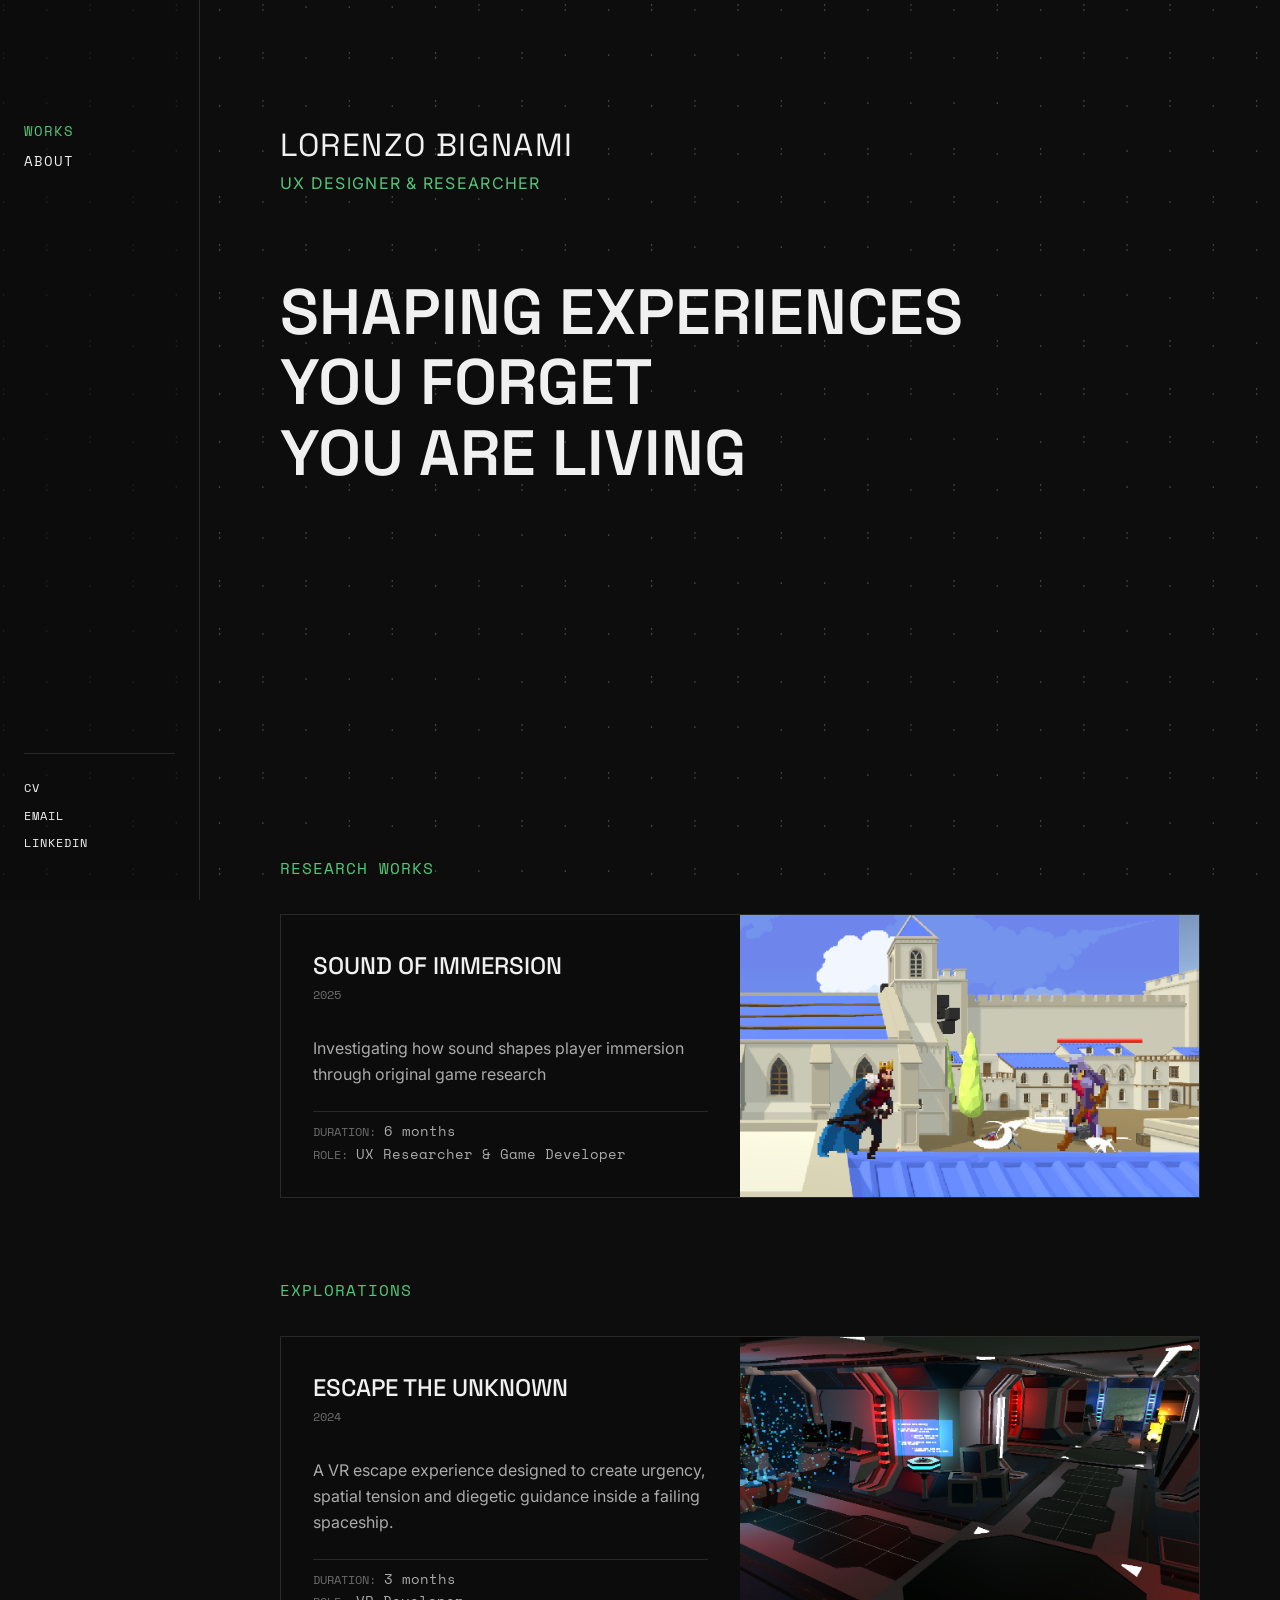
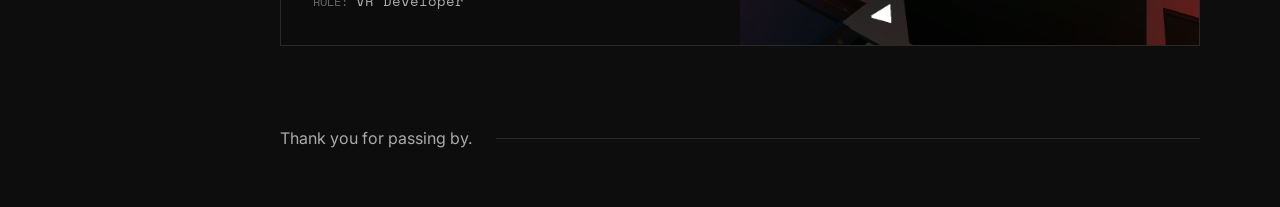
==== index.html @ c130a58d "Update index.html" ====
<!DOCTYPE html>
<html lang="en">

<head>
    <meta charset="UTF-8">
    <meta name="viewport" content="width=device-width, initial-scale=1.0">
    <title>Lorenzo Bignami — UX Designer & Researcher</title>

    <!-- Google Fonts -->
    <link rel="preconnect" href="https://fonts.googleapis.com">
    <link rel="preconnect" href="https://fonts.gstatic.com" crossorigin>
    <link
        href="https://fonts.googleapis.com/css2?family=Inter:wght@400;500&family=Space+Grotesk:wght@400;600;700&family=Space+Mono&display=swap"
        rel="stylesheet">

    <!-- CSS -->
    <link rel="stylesheet" href="css/reset.css">
    <link rel="stylesheet" href="css/variables.css">
    <link rel="stylesheet" href="css/main.css?v=2">
</head>

<body>
<div id="ascii-container"></div>
<!-- MOBILE HAMBURGER BUTTON -->
<button class="hamburger" id="hamburger" aria-label="Open navigation">
  <span></span>
  <span></span>
  <span></span>
</button>

<!-- MOBILE OVERLAY -->
<div class="sidebar-overlay" id="sidebarOverlay"></div>

    <!-- SIDEBAR NAVIGATION -->
    <aside class="sidebar">
        <nav class="sidebar-nav">
            <a href="index.html" class="nav-item active">WORKS</a>
            <a href="about.html" class="nav-item">ABOUT</a>
        </nav>
        <div class="sidebar-contact">
            <a href="https://europa.eu/europass/eportfolio/api/eprofile/shared-profile/lorenzo-bignami/dc9fa0aa-f25f-40bd-8bfd-ccf30e819f8e?view=html" class="contact-item">CV</a>
            <a href="mailto:lorenzpixel00@email.com" class="contact-item">EMAIL</a>
            <a href="https://www.linkedin.com/in/lorenzo-bignami/" class="contact-item">LINKEDIN</a>
        </div>
    </aside>

    <!-- MAIN CONTENT -->
    <main class="main-content">

        <!-- HERO SECTION -->
        <section class="hero">
            <div class="hero-identity">
                <h1 class="name">LORENZO BIGNAMI</h1>
                <p class="subtitle">UX DESIGNER & RESEARCHER</p>
            </div>
            <h2 class="statement">
                SHAPING EXPERIENCES<br>
                YOU FORGET<br>
                YOU ARE LIVING
            </h2>
        </section>

        <!-- WORKS SECTION -->
        <section class="works">
            <h6 class="works-title">RESEARCH WORKS</h6>

            <!-- PROJECT CARD -->
            <article class="project-card" id="sound-card">
                <div class="card-content">
                    <div class="card-text">
                        <div class="card-title&year">
                            <h3 class="card-title">SOUND OF IMMERSION</h3>
                            <p class="card-year">2025</p>

                        </div>
                        <div class="card-infos">
                            <p class="card-description">
                                Investigating how sound shapes player immersion through original game research
                            </p>
                            <div class="meta-group">
                                <div class="card-meta">
                                    <span class="meta-label">DURATION:</span>
                                    <span class="meta-value">6 months</span>
                                </div>
                                <div class="card-meta">
                                    <span class="meta-label">ROLE:</span>
                                    <span class="meta-value">UX Researcher & Game Developer</span>
                                </div>
                            </div>
                        </div>
                    </div>
                    <div class="card-image">
                        <img src="assets/images/project-sound/game/king-running-roofs.png"
                            alt="Sound of Immersion — game environment screenshot">
                    </div>
                </div>
            </article>

            <h6 class="works-title">EXPLORATIONS</h6>

            <!-- PROJECT CARD -->
            <article class="project-card" id="vr-card">
                <div class="card-content">
                    <div class="card-text">
                        <div class="card-title&year">
                            <h3 class="card-title">ESCAPE THE UNKNOWN</h3>
                            <p class="card-year">2024</p>

                        </div>
                        <div class="card-infos">
                            <p class="card-description">
                                A VR escape experience designed to create urgency, spatial tension and diegetic guidance inside a failing spaceship. </p>
                            <div class="meta-group">
                                <div class="card-meta">
                                    <span class="meta-label">DURATION:</span>
                                    <span class="meta-value">3 months</span>
                                </div>
                                <div class="card-meta">
                                    <span class="meta-label">ROLE:</span>
                                    <span class="meta-value">VR Developer</span>
                                </div>
                            </div>
                        </div>
                    </div>
                    <div class="card-image">
                        <img src="assets/images/project-vr/bridge.png"
                            alt="Escape the Unknown — VR environment screenshot">
                    </div>
                </div>
            </article>

        </section>

        <!-- FOOTER -->
        <footer class="site-footer">
            <p class="footer-text">
                Thank you for passing by.
            </p>
        </footer>

    </main>

    <!-- JavaScript -->
    <script src="js/main.js?v=2"></script>
</body>

</html>
---- css/variables.css ----
:root {
  /* Colours */
  --color-background: #0D0D0D;
  --color-surface: #1A1A1A;
  --color-text-primary: #F0F0F0;
  --color-text-secondary: #AAAAAA;
  --color-text-tertiary: rgba(240, 240, 240, 0.40);
  --color-accent: #50C878;
  --color-border: rgba(240, 240, 240, 0.12);

  /* Typography */
  --font-heading: 'Space Grotesk', sans-serif;
  --font-body: 'Inter', sans-serif;
  --font-mono: 'Space Mono', monospace;

  /* Font sizes */
  --text-xs: 12px;
  --text-sm: 14px;
  --text-base: 16px;
  --text-md: 18px;
  --text-lg: 24px;
  --text-xl: 32px;
  --text-2xl: 48px;
  --text-3xl: 64px;

  /* Spacing */
  --space-xs: 8px;
  --space-sm: 16px;
  --space-md: 24px;
  --space-2md: 32px;
  --space-lg: 48px;
  --space-2lg: 56px; 
  --space-xl: 80px;
  --space-2xl: 120px;

  /* Layout */
  --sidebar-width: 200px;
  --content-max-width: 680px;
  --content-padding: 48px;
}
---- css/main.css ----
/* ============================================
   UTILITIES
   ============================================ */

.link {
  text-decoration: underline;
  color: var(--color-accent);
}

.accent {
  color: var(--color-accent);
}


/* ============================================
   LAYOUT
   ============================================ */

body {
  display: flex;
  min-height: 100vh;
}

.main-content {
  position: relative;
  z-index: 1;
  margin-left: var(--sidebar-width);
  padding: var(--space-2xl) var(--space-xl) var(--space-lg) var(--space-xl);
  width: 100%;
  animation: pageFadeIn 0.6s ease forwards;
}

.section-divider {
  border: none;
  border-top: 1px solid var(--color-border);
  margin: var(--space-xl) 0;
}


/* ============================================
   SIDEBAR
   ============================================ */

.sidebar {
  position: fixed;
  z-index: 100;
  top: 0;
  left: 0;
  width: var(--sidebar-width);
  height: 100vh;
  display: flex;
  flex-direction: column;
  justify-content: space-between;
  padding: var(--space-2xl) var(--space-md) var(--space-lg) var(--space-md);
  border-right: 1px solid var(--color-border);
  background: rgba(13, 13, 13, 0.7);
}

.sidebar-nav {
  display: flex;
  flex-direction: column;
  gap: var(--space-xs);
}

.nav-item {
  font-family: var(--font-mono);
  font-size: var(--text-sm);
  color: var(--color-text-primary);
  letter-spacing: 0.08em;
  transition: color 0.2s ease;
}

.nav-item:hover {
  color: var(--color-text-primary);
}

.nav-item.active {
  color: var(--color-accent);
}

.sidebar-contact {
  display: flex;
  flex-direction: column;
  gap: var(--space-xs);
  padding-top: var(--space-md);
  border-top: 1px solid var(--color-border);
}

.contact-item {
  font-family: var(--font-mono);
  font-size: var(--text-xs);
  color: var(--color-text-primary);
  letter-spacing: 0.08em;
  transition: color 0.2s ease;
}

.contact-item:hover {
  color: var(--color-accent);
}


/* ============================================
   PROJECT SIDEBAR
   ============================================ */

.sidebar-project {
  justify-content: flex-end;
  padding: var(--space-lg) var(--space-md);
}

.project-nav-title {
  padding-bottom: var(--space-sm);
}

.project-nav-label {
  font-family: var(--font-mono);
  font-size: var(--text-xs);
  color: var(--color-text-tertiary);
  letter-spacing: 0.08em;
}

.project-nav {
  display: flex;
  flex-direction: column;
  gap: var(--space-xs);
  flex: 1;
  justify-content: flex-start;
}

.project-nav-item {
  font-family: var(--font-mono);
  font-size: var(--text-xs);
  color: var(--color-text-secondary);
  letter-spacing: 0.05em;
  padding: 4px 0 4px var(--space-sm);
  border-left: 2px solid transparent;
  transition:
    color 0.2s ease,
    border-color 0.2s ease;
  white-space: nowrap;
}

.project-nav-item:hover {
  color: var(--color-text-primary);
}

.project-nav-item.active {
  color: var(--color-accent);
  border-left-color: var(--color-accent);
}


/* ============================================
   HERO
   ============================================ */

.hero {
  min-height: 64vh;
  display: flex;
  flex-direction: column;
  justify-content: start;
  gap: var(--space-xl);
}

.hero-identity {
  display: flex;
  flex-direction: column;
}

.name {
  font-family: var(--font-heading);
  font-size: var(--text-xl);
  font-weight: 400;
  letter-spacing: 0.05em;
  color: var(--color-text-primary);
}

.subtitle {
  font-family: var(--font-body);
  font-size: var(--text-base);
  color: var(--color-accent);
  letter-spacing: 0.08em;
}

.statement {
  font-family: var(--font-heading);
  font-size: var(--text-3xl);
  font-weight: 600;
  line-height: 1.1;
  color: var(--color-text-primary);
}


/* ============================================
   WORKS
   ============================================ */

.works {
  padding: var(--space-xl) 0;
}

.works-title {
  font-family: var(--font-mono);
  font-size: var(--text-base);
  font-weight: 400;
  color: var(--color-accent);
  padding-bottom: var(--space-2md);
  padding-top: var(--space-xl);
  letter-spacing: 1px;
}

.project-card {
  border: 1px solid var(--color-border);
  background: rgba(13, 13, 13, 0.7);
  cursor: pointer;
  transition:
    transform 0.3s ease,
    border-color 0.3s ease,
    box-shadow 0.3s ease;
}

.project-card:hover {
  transform: translateY(-4px);
  border-color: rgba(64, 130, 109, 0.5);
  box-shadow: 0 8px 32px rgba(0, 0, 0, 0.4);
}

.card-content {
  display: grid;
  grid-template-columns: 1fr 1fr;
}

.card-text {
  padding: var(--space-2md);
  display: flex;
  gap: var(--space-2md);
  flex-direction: column;
  justify-content: space-between;
}

.card-title {
  font-family: var(--font-heading);
  font-size: var(--text-lg);
  font-weight: 500;
  color: var(--color-text-primary);
}

.card-year {
  font-family: var(--font-mono);
  font-size: var(--text-xs);
  color: var(--color-text-secondary);
  opacity: 60%;
}

.card-infos {
  display: flex;
  flex-direction: column;
  gap: var(--space-md);
}

.card-description {
  font-family: var(--font-body);
  font-size: var(--text-base);
  color: var(--color-text-secondary);
  line-height: 1.6;
}

.card-meta {
  display: flex;
  gap: var(--space-xs);
  align-items: baseline;
}

.meta-group {
  border-top: solid 1px var(--color-border);
  padding-top: var(--space-xs);
}

.meta-label {
  font-family: var(--font-mono);
  font-size: var(--text-xs);
  color: var(--color-text-secondary);
  opacity: 60%;
}

.meta-value {
  font-family: var(--font-mono);
  font-size: var(--text-sm);
  color: var(--color-text-secondary);
}

.card-image {
  overflow: hidden;
}

.card-image img {
  width: 100%;
  height: 100%;
  object-fit: cover;
  display: block;
}


/* ============================================
   FOOTER
   ============================================ */

.site-footer {
  display: flex;
  align-items: center;
  gap: var(--space-md);
}

.site-footer::after {
  content: '';
  flex: 1;
  height: 1px;
  background-color: var(--color-border);
}

.footer-text {
  font-family: var(--font-body);
  font-size: var(--text-base);
  color: var(--color-text-secondary);
  white-space: nowrap;
}

.footer-link {
  color: var(--color-text-primary);
  border-bottom: 1px solid var(--color-accent);
  padding-bottom: 1px;
  transition: color 0.2s ease;
}

.footer-link:hover {
  color: var(--color-accent);
}


/* ============================================
   BIO
   ============================================ */

.bio {
  max-width: var(--content-max-width);
}

.bio-header {
  display: flex;
  align-items: flex-end;
  gap: var(--space-md);
  margin-bottom: var(--space-lg);
}

.bio-image-wrapper {
  flex-shrink: 0;
  width: 150px;
  height: 150px;
  overflow: hidden;
}

.bio-image {
  width: 100%;
  height: 100%;
  object-fit: cover;
  object-position: center top;
  display: block;
}

.bio-heading {
  font-family: var(--font-heading);
  font-size: var(--text-2xl);
  font-weight: 600;
  color: var(--color-text-primary);
  height: 100px;
  line-height: 100px;
  margin: 0;
}

.bio-body {
  display: flex;
  flex-direction: column;
  gap: var(--space-md);
}

.bio-body p {
  font-family: var(--font-body);
  font-size: var(--text-base);
  color: var(--color-text-secondary);
  line-height: 1.7;
}

.bio-closing {
  font-family: var(--font-body);
  font-size: var(--text-base);
  color: var(--color-accent) !important;
  padding-top: var(--space-xs);
}


/* ============================================
   EXPERIENCE & EDUCATION
   ============================================ */

.experience-section,
.education-section {
  max-width: var(--content-max-width);
  padding-bottom: var(--space-xl);
}

.education-section {
  padding-top: var(--space-xs);
}

.background-section {
  padding-bottom: var(--space-xl);
}

.background-grid {
  display: grid;
  grid-template-columns: 1fr 1fr;
  gap: var(--space-xl);
  align-items: start;
}

.background-column {
  display: flex;
  flex-direction: column;
  gap: var(--space-lg);
}

.section-heading {
  font-family: var(--font-body);
  font-size: var(--text-xs);
  font-weight: 400;
  color: var(--color-text-secondary);
  letter-spacing: 0.1em;
}

.entry-list {
  display: flex;
  flex-direction: column;
  gap: var(--space-lg);
}

.timeline-entry {
  display: flex;
  flex-direction: column;
  gap: 2px;
  border-left: 2px solid var(--color-accent);
  padding-left: var(--space-sm);
}

.entry-title {
  font-family: var(--font-heading);
  font-size: var(--text-base);
  font-weight: 600;
  color: var(--color-text-primary);
  letter-spacing: 1.08px;
}

.entry-type {
  font-family: var(--font-mono);
  font-size: var(--text-xs);
  color: var(--color-accent);
  letter-spacing: 0.08em;
}

.entry-description {
  font-family: var(--font-body);
  font-size: var(--text-sm);
  color: var(--color-text-secondary);
  line-height: 1.5;
  margin-top: 2px;
  padding: var(--space-sm) 0;
}

.entry-org {
  font-family: var(--font-mono);
  font-size: var(--text-xs);
  color: var(--color-text-secondary);
}

.entry-dates {
  font-family: var(--font-mono);
  font-size: var(--text-xs);
  color: var(--color-text-tertiary);
}


/* ============================================
   CASE STUDY
   ============================================ */

.case-hero {
  max-width: var(--content-max-width);
  margin-bottom: var(--space-lg);
}

.case-title {
  font-family: var(--font-heading);
  font-size: var(--text-2xl);
  font-weight: 600;
  color: var(--color-text-primary);
  margin-bottom: var(--space-sm);
}

.case-subtitle {
  font-family: var(--font-body);
  font-size: var(--text-base);
  color: var(--color-text-secondary);
  line-height: 1.6;
}

.briefing-block {
  display: flex;
  gap: var(--space-2md);
  margin-bottom: var(--space-lg);
  max-width: var(--content-max-width);
}

.briefing-item {
  display: flex;
  flex-direction: column;
  gap: 4px;
}

.briefing-label {
  font-family: var(--font-mono);
  font-size: var(--text-xs);
  color: var(--color-accent);
  letter-spacing: 0.08em;
}

.briefing-value {
  font-family: var(--font-body);
  font-size: var(--text-sm);
  color: var(--color-text-primary);
}

.tldr-block {
  display: flex;
  flex-direction: column;
  gap: var(--space-sm);
  padding-bottom: var(--space-lg);
  max-width: var(--content-max-width);
}

.tldr-label {
  font-family: var(--font-mono);
  font-size: var(--text-xs);
  color: var(--color-accent);
  letter-spacing: 0.08em;
}

.tldr-text {
  font-family: var(--font-body);
  font-size: var(--text-base);
  color: var(--color-text-secondary);
  line-height: 1.7;
}

.case-section {
  max-width: var(--content-max-width);
  padding: var(--space-2lg) 0;
  border-top: 1px solid var(--color-border);
  display: flex;
  flex-direction: column;
  gap: var(--space-md);
}

.data-section-label,
.case-section-heading {
  font-family: var(--font-body);
  font-size: var(--text-xs);
  font-weight: 400;
  color: var(--color-text-secondary);
  letter-spacing: 0.1em;
}

.case-section svg {
  width: 100%;
  height: auto;
  display: block;
}


/* ============================================
   LISTS
   ============================================ */

.case-list {
  list-style: none;
  display: flex;
  flex-direction: column;
  gap: var(--space-sm);
  padding-left: var(--space-sm);
}

.case-list li {
  font-family: var(--font-body);
  font-size: var(--text-base);
  color: var(--color-text-secondary);
  line-height: 1.6;
  display: flex;
  align-items: baseline;
  gap: var(--space-xs);
  padding-left: var(--space-sm);
}

.case-list span {
  color: var(--color-accent);
  padding-right: var(--space-sm);
}

.case-list.ordered {
  counter-reset: list-counter;
}

.case-list.ordered li {
  counter-increment: list-counter;
}

.case-list.ordered li::before {
  content: counter(list-counter) ". ";
  font-family: var(--font-mono);
  font-size: var(--text-xs);
  color: var(--color-accent);
  margin-right: var(--space-xs);
}

.case-list-marked {
  list-style: none;
  display: flex;
  flex-direction: column;
  gap: var(--space-sm);
}

.case-list-marked li {
  display: flex;
  align-items: baseline;
  gap: var(--space-xs);
  font-family: var(--font-body);
  font-size: var(--text-base);
  color: var(--color-text-secondary);
  line-height: 1.6;
  padding-left: var(--space-sm);
}

.case-list-marked li::before {
  content: '>';
  color: var(--color-accent);
  font-family: var(--font-mono);
  font-size: var(--text-xs);
  margin-right: var(--space-xs);
  flex-shrink: 0;
}

.phases-list {
  list-style-position: outside;
  display: flex;
  flex-direction: column;
  gap: var(--space-sm);
  padding-left: 1.5em;
  margin-left: 0;
}

.phases-list li {
  padding-left: 0.25em;
  color: var(--color-text-secondary);
  line-height: 1.6;
}

.phases-list li::marker {
  font-family: var(--font-mono);
  font-size: var(--text-xs);
  color: var(--color-accent);
  margin-right: var(--space-xs);
}

.list-label {
  font-family: var(--font-mono);
  font-size: var(--text-xs);
  color: var(--color-accent);
  letter-spacing: 0.05em;
  margin-right: var(--space-xs);
}


/* ============================================
   IMAGES & MEDIA
   ============================================ */

.image-grid {
  display: grid;
  grid-template-columns: repeat(2, 1fr);
  gap: var(--space-sm);
  margin: var(--space-md) 0;
}

.image-grid-single {
  grid-template-columns: repeat(1, 1fr);
}

.case-image {
  display: flex;
  flex-direction: column;
  gap: var(--space-xs);
}

.case-image img {
  width: 100%;
  aspect-ratio: 16/9;
  object-fit: cover;
  border: 1px solid var(--color-border);
}

.case-image.full-width {
  grid-column: 1 / -1;
}

.case-image figcaption {
  font-family: var(--font-mono);
  font-size: var(--text-xs);
  color: var(--color-text-tertiary);
}

.diagram-placeholder {
  width: 100%;
  min-height: 200px;
  border: 1px dashed var(--color-border);
  display: flex;
  align-items: center;
  justify-content: center;
  margin: var(--space-md) 0;
}

.diagram-placeholder span {
  font-family: var(--font-mono);
  font-size: var(--text-xs);
  color: var(--color-text-tertiary);
  letter-spacing: 0.05em;
}

.diagram-figure {
  display: flex;
  flex-direction: column;
  gap: var(--space-xs);
}

.diagram-caption {
  font-family: var(--font-mono);
  font-size: var(--text-xs);
  color: var(--color-text-tertiary);
}

.video-wrapper {
  display: flex;
  flex-direction: column;
  gap: var(--space-xs);
  margin: var(--space-md) 0;
}

.video-embed {
  position: relative;
  width: 100%;
  padding-bottom: 56.25%;
  height: 0;
  overflow: hidden;
  border: 1px solid var(--color-border);
}

.video-embed iframe {
  position: absolute;
  top: 0;
  left: 0;
  width: 100%;
  height: 100%;
}

.video-caption {
  font-family: var(--font-mono);
  font-size: var(--text-xs);
  color: var(--color-text-tertiary);
}


/* ============================================
   TENSION BLOCK
   ============================================ */

.tension-block {
  display: flex;
  flex-direction: column;
  gap: var(--space-md);
}

.tension-heading {
  font-family: var(--font-mono);
  font-size: var(--text-xs);
  color: var(--color-text-tertiary);
  letter-spacing: 0.08em;
}

.tension-item {
  display: flex;
  flex-direction: column;
  gap: 4px;
}

.tension-item p {
  font-family: var(--font-body);
  font-size: var(--text-base);
  color: var(--color-text-secondary);
}

.tension-but {
  color: var(--color-accent) !important;
  font-family: var(--font-mono) !important;
  font-size: var(--text-sm) !important;
}


/* ============================================
   DATA HIGHLIGHTS
   ============================================ */

.data-highlights {
  display: flex;
  flex-direction: column;
  gap: var(--space-md);
  padding-top: var(--space-lg);
}

.data-condition {
  display: flex;
  flex-direction: column;
  gap: var(--space-xs);
  margin-bottom: var(--space-md);
}

.data-condition-block {
  padding-left: var(--space-sm);
  border-left: 1px solid var(--color-border);
  margin: 0 0 var(--space-lg) var(--space-sm);
}

.condition-label {
  font-family: var(--font-mono);
  font-size: var(--text-xs);
  color: var(--color-accent);
  letter-spacing: 0.08em;
}

.data-list {
  list-style: none;
  display: flex;
  flex-direction: column;
  gap: 4px;
  padding-left: var(--space-sm);
}

.data-list li {
  font-family: var(--font-body);
  font-size: var(--text-sm);
  color: var(--color-text-secondary);
  line-height: 1.6;
}

.data-list li::before {
  content: "— ";
  color: var(--color-text-tertiary);
  font-family: var(--font-mono);
}

.condition-summary {
  font-family: var(--font-body);
  font-size: 13px;
  color: var(--color-text-secondary);
  font-style: italic;
  padding-left: var(--space-sm);
}


/* ============================================
   QUOTES
   ============================================ */

.quotes-block {
  display: flex;
  flex-direction: column;
  gap: var(--space-md);
  padding-bottom: var(--space-lg) 0;
}

.player-quote {
  font-family: var(--font-body);
  font-size: var(--text-base);
  color: var(--color-text-secondary);
  font-style: italic;
  line-height: 1.7;
  padding-left: var(--space-lg);
  border-left: 2px solid var(--color-accent);
}


/* ============================================
   KEY FINDING
   ============================================ */

.key {
  border-bottom: 1px solid var(--color-accent);
}

.key-finding-block {
  display: flex;
  flex-direction: column;
  align-items: center;
  padding: var(--space-xl) 0;
}

.key-finding {
  padding: var(--space-md);
  gap: var(--space-xs);
}

.key-finding p {
  font-family: var(--font-body);
  font-size: var(--text-base);
  font-weight: 400;
  color: var(--color-text-primary) !important;
  line-height: 1.6;
}


/* ============================================
   CHART
   ============================================ */

.chart-wrapper {
  margin: var(--space-lg) 0;
  display: flex;
  flex-direction: column;
  gap: var(--space-md);
}

.chart-title {
  font-family: var(--font-mono);
  font-size: var(--text-xs);
  color: var(--color-text-tertiary);
  letter-spacing: 0.08em;
}

.chart-legend {
  display: flex;
  gap: var(--space-md);
  flex-wrap: wrap;
}

.legend-item {
  font-family: var(--font-mono);
  font-size: var(--text-xs);
  color: var(--color-text-secondary);
  display: flex;
  align-items: center;
  gap: var(--space-xs);
}

.legend-item::before {
  content: '';
  display: inline-block;
  width: 10px;
  height: 10px;
}

.legend-a::before { background-color: var(--color-accent); }
.legend-b::before { background-color: rgba(255, 255, 255, 0.3); }
.legend-c::before { background-color: rgba(255, 255, 255, 0.6); }

.chart-container {
  position: relative;
  width: 100%;
  height: 380px;
}

.progress-bar {
  display: none;
}

/* ============================================
   ASCII BACKGROUND
   ============================================ */

#ascii-container,
#ascii-container-pr {
  position: fixed;
  top: 0;
  left: 0;
  width: 100%;
  height: 100%;
  pointer-events: none;
  white-space: pre;
  font-family: 'Courier New', Courier, monospace;
  font-size: 12px;
  line-height: 16px;
  letter-spacing: 0;
  color: #71717a;
  z-index: 0;
  overflow: hidden;
}

#ascii-container    { opacity: 0.50; }
#ascii-container-pr { opacity: 0.25; }


/* ============================================
   ANIMATIONS
   ============================================ */

@keyframes pageFadeIn {
  from {
    opacity: 0;
    transform: translateY(8px);
  }
  to {
    opacity: 1;
    transform: translateY(0);
  }
}


/* ============================================
   RESPONSIVE — DESKTOP (min-width: 769px)
   ============================================ */

@media (min-width: 769px) {
  .hamburger       { display: none !important; }
  .sidebar-overlay { display: none !important; }
  .sidebar-close   { display: none !important; }
}


/* ============================================
   RESPONSIVE — MOBILE (max-width: 768px)
   ============================================ */

@media (max-width: 768px) {

  /* Progress bar */
  .progress-bar {
    display: block;
    position: fixed;
    top: 0;
    left: 0;
    width: 0%;
    height: 3px;
    background-color: var(--color-accent);
    z-index: 1000;
    transition: width 0.1s ease;
  }

  /* Hamburger */
  .hamburger {
    display: flex;
    align-items: center;
    justify-content: center;
    background-color: rgba(13, 13, 13, 0.85);
    backdrop-filter: blur(8px);
    -webkit-backdrop-filter: blur(8px);
    border: none;
    width: 44px;
    height: 44px;
    font-size: 22px;
    color: var(--color-text-primary);
    cursor: pointer;
    position: fixed;
    top: var(--space-lg);
    left: var(--space-lg);
    z-index: 200;
    padding: 10px;
    gap: 5px;
  }

  .hamburger.hidden {
    display: none;
  }

  /* Sidebar */
  .sidebar {
    transform: translateX(-100%);
    transition: transform 0.3s ease;
    width: 280px;
    justify-content: flex-start;
    overflow-y: auto;
    padding-top: var(--space-xl);
    padding-bottom: var(--space-lg);
    gap: var(--space-sm);
  }

  .sidebar > div[style*="flex: 1"] {
    display: none;
  }

  .sidebar.open {
    transform: translateX(0);
  }

  .sidebar-close {
    display: flex;
    align-self: flex-end;
    background: none;
    border: none;
    color: var(--color-text-secondary);
    font-size: 18px;
    cursor: pointer;
    padding: 0;
    margin-bottom: var(--space-md);
    transition: color 0.2s ease;
    flex-shrink: 0;
  }

  .sidebar-close:hover {
    color: var(--color-text-primary);
  }

  .sidebar-overlay {
    display: none;
    position: fixed;
    top: 0;
    left: 0;
    width: 100%;
    height: 100%;
    background-color: rgba(0, 0, 0, 0.5);
    z-index: 99;
  }

  .sidebar-overlay.visible {
    display: block;
  }

  .sidebar-contact {
    padding-top: var(--space-sm);
    border-top: 1px solid var(--color-border);
    flex-shrink: 0;
    gap: 4px;
  }

  .sidebar-nav {
    gap: 4px;
    margin-top: var(--space-md);
    padding-top: var(--space-md);
    border-top: 1px solid var(--color-border);
  }

  .nav-item {
    padding: 4px 0;
    font-size: 11px;
  }

  .contact-item {
    font-size: 11px;
  }

  /* Main content */
  .main-content {
    margin-left: 0;
    padding: var(--space-2xl) var(--space-md);
    padding-top: calc(var(--space-2xl) + var(--space-lg));
  }

  /* Project nav */
  .project-nav {
    gap: 4px;
    flex: 0;
  }

  .project-nav-item {
    padding: 4px 0 4px var(--space-sm);
    font-size: 11px;
  }

  .project-nav-item.active {
    border-left: 2px solid var(--color-accent);
    padding-left: calc(var(--space-sm) - 2px);
  }

  .project-nav-title {
    margin-bottom: var(--space-xs);
    padding-bottom: var(--space-xs);
  }

  /* Hero */
  .hero {
    min-height: auto;
    padding-top: var(--space-2xl);
    padding-bottom: var(--space-lg);
    gap: var(--space-lg);
  }

  .name      { font-size: 16px; }
  .subtitle  { font-size: 11px; }
  .statement { font-size: 28px; line-height: 1.15; }

  /* Works */
  .works {
    padding-top: var(--space-md);
  }

  /* Project cards */
  .card-content {
    grid-template-columns: 1fr;
  }

  .card-image {
    order: -1;
    height: 200px;
  }

  /* Bio */
  .bio-header {
    flex-direction: column;
    align-items: flex-start;
    gap: var(--space-sm);
  }

  .bio-heading {
    font-size: 28px;
    word-break: break-word;
  }

  /* Case study */
  .case-title { font-size: var(--text-xl); }

  .briefing-block {
    display: grid;
    grid-template-columns: 1fr 1fr;
    gap: var(--space-md);
  }

  .briefing-item:last-child:nth-child(odd) {
    grid-column: 1 / -1;
  }

  /* Layout */
  .background-grid   { grid-template-columns: 1fr; }
  .image-grid-two    { grid-template-columns: 1fr; }
  .chart-container   { height: 280px; }
}
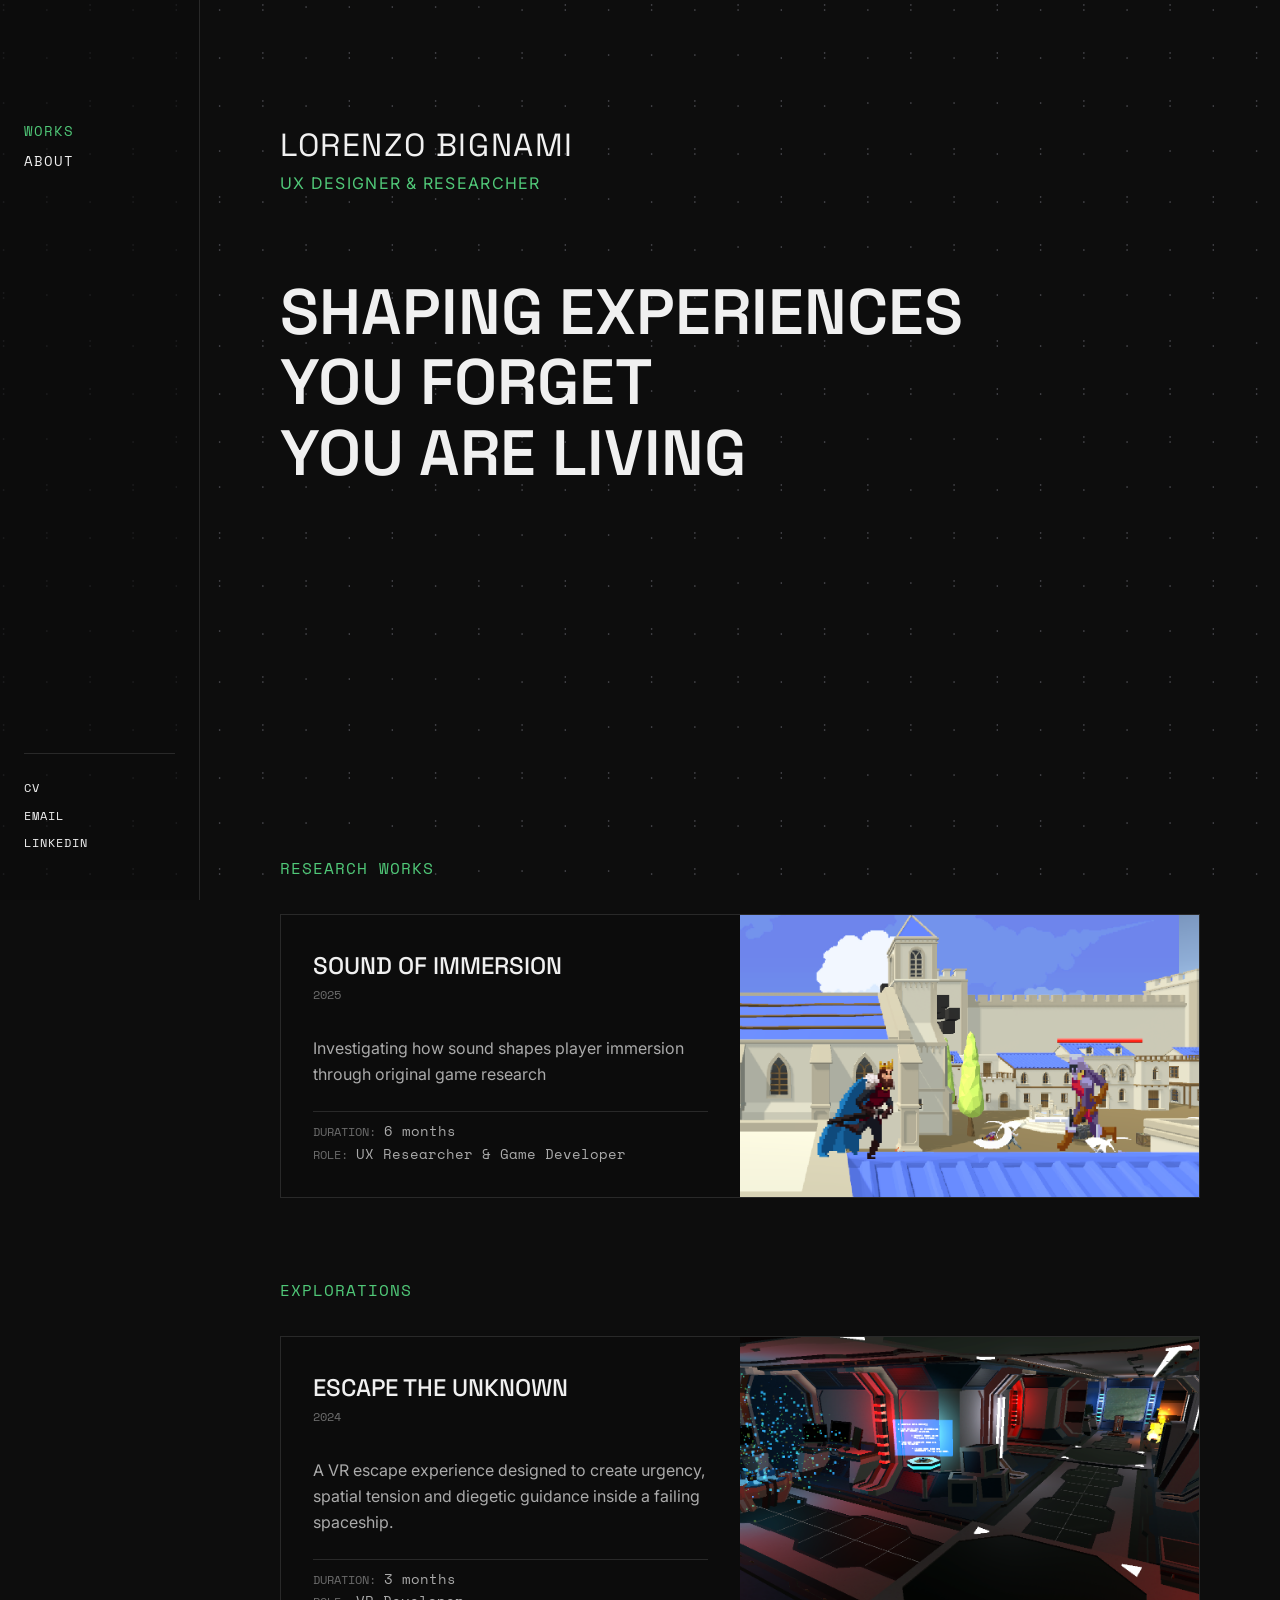
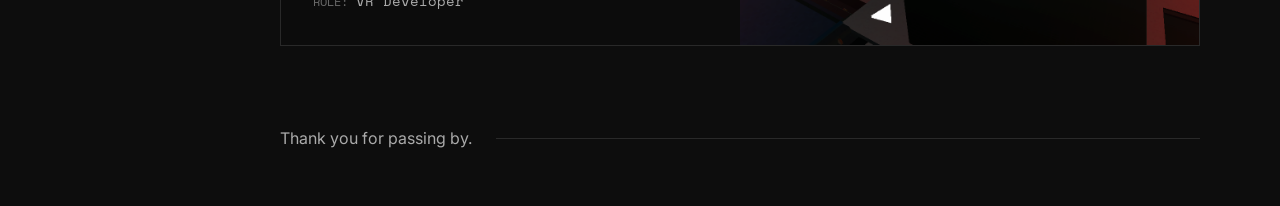
==== commit 32372273: "Update index.html" ====
--- a/index.html
+++ b/index.html
@@ -16,23 +16,20 @@
     <!-- CSS -->
     <link rel="stylesheet" href="css/reset.css">
     <link rel="stylesheet" href="css/variables.css">
-    <link rel="stylesheet" href="css/main.css?v=2">
+    <link rel="stylesheet" href="css/main.css">
 </head>
 
 <body>
 <div id="ascii-container"></div>
 <!-- MOBILE HAMBURGER BUTTON -->
-<button class="hamburger" id="hamburger" aria-label="Open navigation">
-  <span></span>
-  <span></span>
-  <span></span>
-</button>
+<button class="hamburger" id="hamburger" aria-label="Open navigation">&#9776;</button>
 
 <!-- MOBILE OVERLAY -->
 <div class="sidebar-overlay" id="sidebarOverlay"></div>
 
     <!-- SIDEBAR NAVIGATION -->
     <aside class="sidebar">
+        <button class="sidebar-close" id="sidebarClose" aria-label="Close navigation">&#10005;</button>
         <nav class="sidebar-nav">
             <a href="index.html" class="nav-item active">WORKS</a>
             <a href="about.html" class="nav-item">ABOUT</a>
@@ -141,7 +138,7 @@
     </main>
 
     <!-- JavaScript -->
-    <script src="js/main.js?v=2"></script>
+    <script src="js/main.js"></script>
 </body>
 
 </html>
--- a/css/main.css
+++ b/css/main.css
@@ -1061,6 +1061,7 @@
 
   /* Hamburger */
   .hamburger {
+    font-family: system-ui, -apple-system, sans-serif;
     display: flex;
     align-items: center;
     justify-content: center;
@@ -1106,6 +1107,7 @@
   }
 
   .sidebar-close {
+    font-family: system-ui, -apple-system, sans-serif;
     display: flex;
     align-self: flex-end;
     background: none;
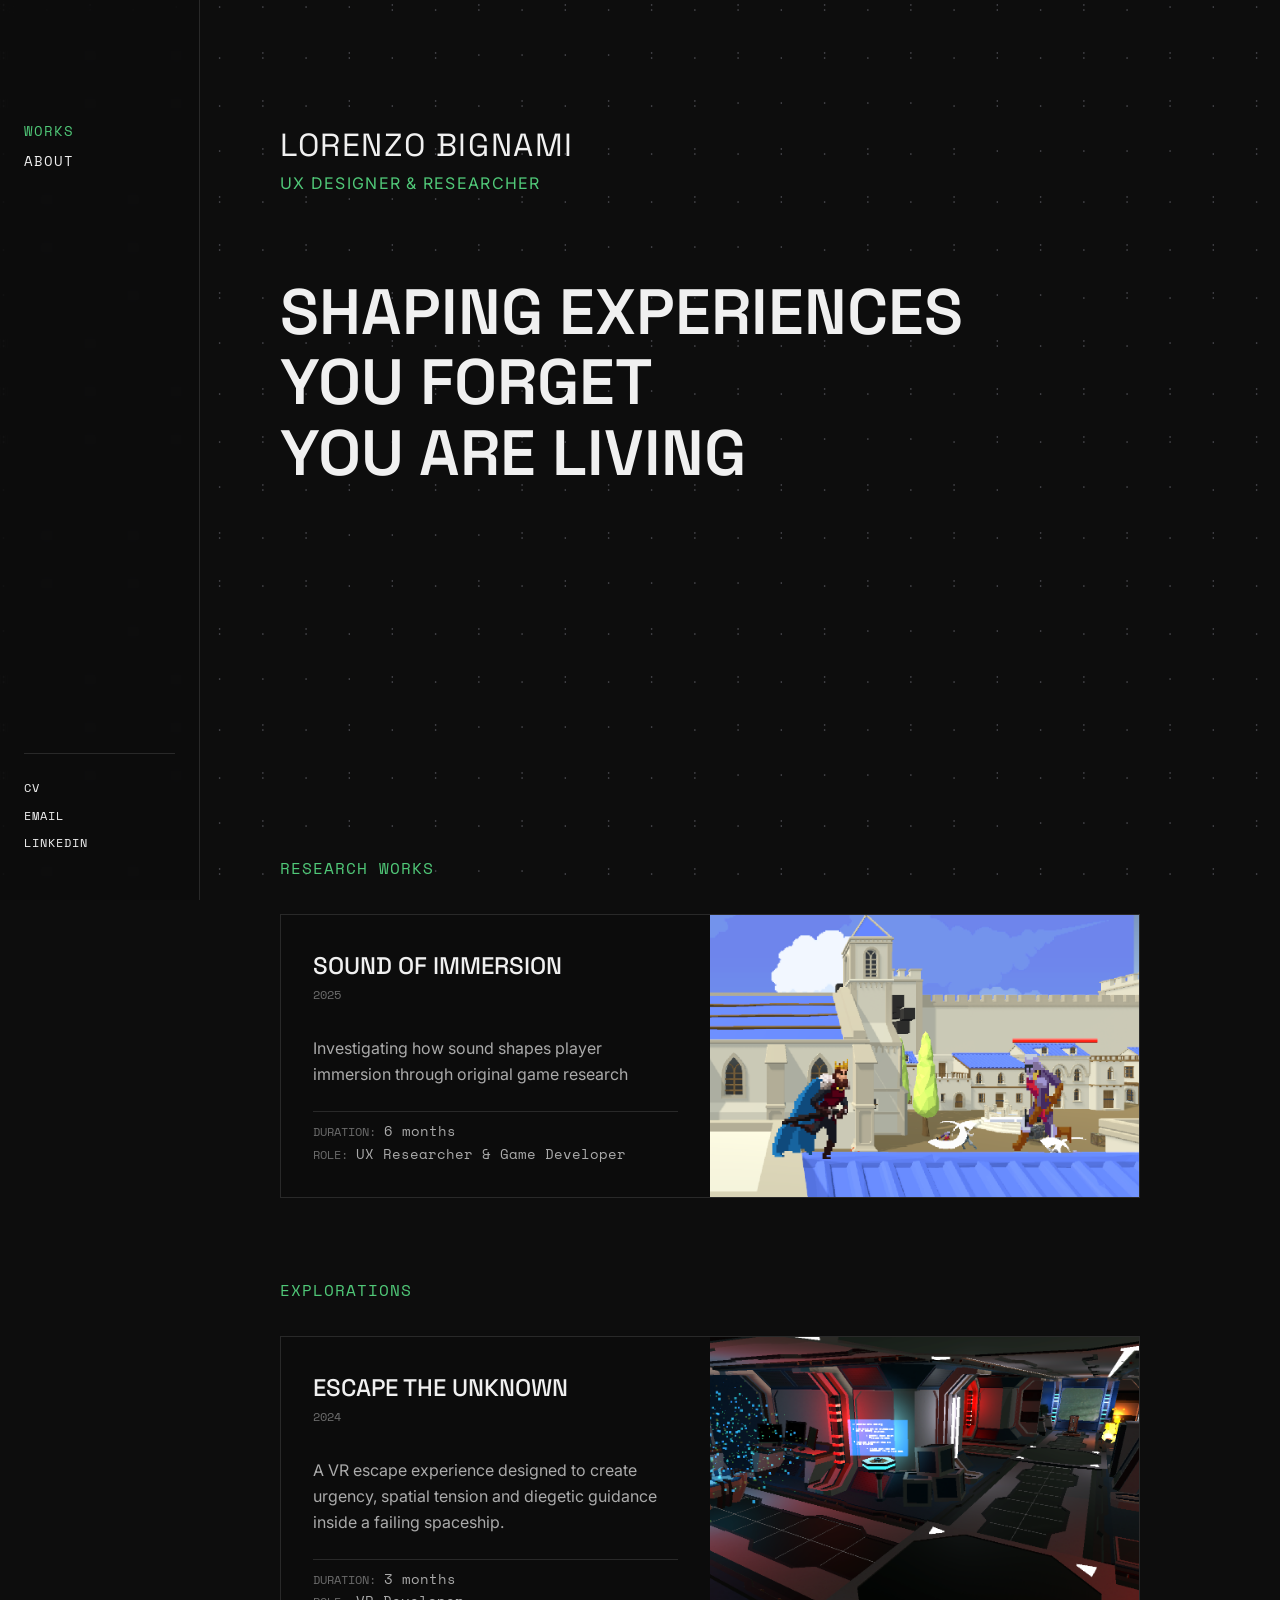
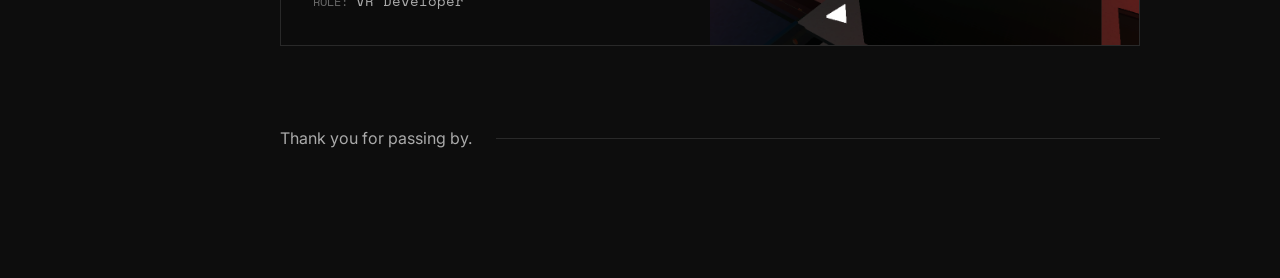
==== commit 62c9b3be: "Update index.html" ====
--- a/index.html
+++ b/index.html
@@ -4,7 +4,12 @@
 <head>
     <meta charset="UTF-8">
     <meta name="viewport" content="width=device-width, initial-scale=1.0">
-    <title>Lorenzo Bignami — UX Designer & Researcher</title>
+    <title>Lorenzo Bignami — UX Designer</title>
+
+    <link rel="apple-touch-icon" sizes="180x180" href="/assets/images/favicon_io/apple-touch-icon.png">
+    <link rel="icon" type="image/png" sizes="32x32" href="/assets/images/favicon_io/favicon-32x32.png">
+    <link rel="icon" type="image/png" sizes="16x16" href="/assets/images/favicon_io/favicon-16x16.png">
+    <link rel="manifest" href="/assets/images/favicon_io/site.webmanifest">
 
     <!-- Google Fonts -->
     <link rel="preconnect" href="https://fonts.googleapis.com">
@@ -20,12 +25,12 @@
 </head>
 
 <body>
-<div id="ascii-container"></div>
-<!-- MOBILE HAMBURGER BUTTON -->
-<button class="hamburger" id="hamburger" aria-label="Open navigation">&#9776;</button>
+    <div id="ascii-container"></div>
+    <!-- MOBILE HAMBURGER BUTTON -->
+    <button class="hamburger" id="hamburger" aria-label="Open navigation">&#9776;</button>
 
-<!-- MOBILE OVERLAY -->
-<div class="sidebar-overlay" id="sidebarOverlay"></div>
+    <!-- MOBILE OVERLAY -->
+    <div class="sidebar-overlay" id="sidebarOverlay"></div>
 
     <!-- SIDEBAR NAVIGATION -->
     <aside class="sidebar">
@@ -35,7 +40,8 @@
             <a href="about.html" class="nav-item">ABOUT</a>
         </nav>
         <div class="sidebar-contact">
-            <a href="https://europa.eu/europass/eportfolio/api/eprofile/shared-profile/lorenzo-bignami/dc9fa0aa-f25f-40bd-8bfd-ccf30e819f8e?view=html" class="contact-item">CV</a>
+            <a href="https://europa.eu/europass/eportfolio/api/eprofile/shared-profile/lorenzo-bignami/f1d44135-2056-4666-bdbf-61425876a31a?view=html"
+                class="contact-item">CV</a>
             <a href="mailto:lorenzpixel00@email.com" class="contact-item">EMAIL</a>
             <a href="https://www.linkedin.com/in/lorenzo-bignami/" class="contact-item">LINKEDIN</a>
         </div>
@@ -106,7 +112,8 @@
                         </div>
                         <div class="card-infos">
                             <p class="card-description">
-                                A VR escape experience designed to create urgency, spatial tension and diegetic guidance inside a failing spaceship. </p>
+                                A VR escape experience designed to create urgency, spatial tension and diegetic guidance
+                                inside a failing spaceship. </p>
                             <div class="meta-group">
                                 <div class="card-meta">
                                     <span class="meta-label">DURATION:</span>
--- a/css/main.css
+++ b/css/main.css
@@ -25,7 +25,8 @@
   position: relative;
   z-index: 1;
   margin-left: var(--sidebar-width);
-  padding: var(--space-2xl) var(--space-xl) var(--space-lg) var(--space-xl);
+  padding: var(--space-2xl) var(--space-xl);
+  max-width: calc(var(--content-max-width) + var(--sidebar-width) + var(--space-xl) * 2);
   width: 100%;
   animation: pageFadeIn 0.6s ease forwards;
 }
@@ -54,11 +55,14 @@
   padding: var(--space-2xl) var(--space-md) var(--space-lg) var(--space-md);
   border-right: 1px solid var(--color-border);
   background: rgba(13, 13, 13, 0.7);
+  backdrop-filter: blur(8px);
+  -webkit-backdrop-filter: blur(8px);
 }
 
 .sidebar-nav {
   display: flex;
   flex-direction: column;
+  padding-bottom: var(--space-md) ;
   gap: var(--space-xs);
 }
 
@@ -105,7 +109,7 @@
 
 .sidebar-project {
   justify-content: flex-end;
-  padding: var(--space-lg) var(--space-md);
+  padding: var(--space-2md) var(--space-md);
 }
 
 .project-nav-title {
@@ -212,6 +216,7 @@
 .project-card {
   border: 1px solid var(--color-border);
   background: rgba(13, 13, 13, 0.7);
+  max-width: 860px;
   cursor: pointer;
   transition:
     transform 0.3s ease,
@@ -1194,8 +1199,6 @@
   /* Hero */
   .hero {
     min-height: auto;
-    padding-top: var(--space-2xl);
-    padding-bottom: var(--space-lg);
     gap: var(--space-lg);
   }
 
@@ -1248,3 +1251,17 @@
   .image-grid-two    { grid-template-columns: 1fr; }
   .chart-container   { height: 280px; }
 }
+
+@media (min-width: 1600px) {
+  .main-content {
+    margin-left: auto;
+    margin-right: auto;
+    padding-left: calc(var(--sidebar-width) + var(--space-xl));
+  }
+}
+
+@media (min-width: 1400px) {
+  .card-content {
+    grid-template-columns: 1fr 1.2fr;
+  }
+}
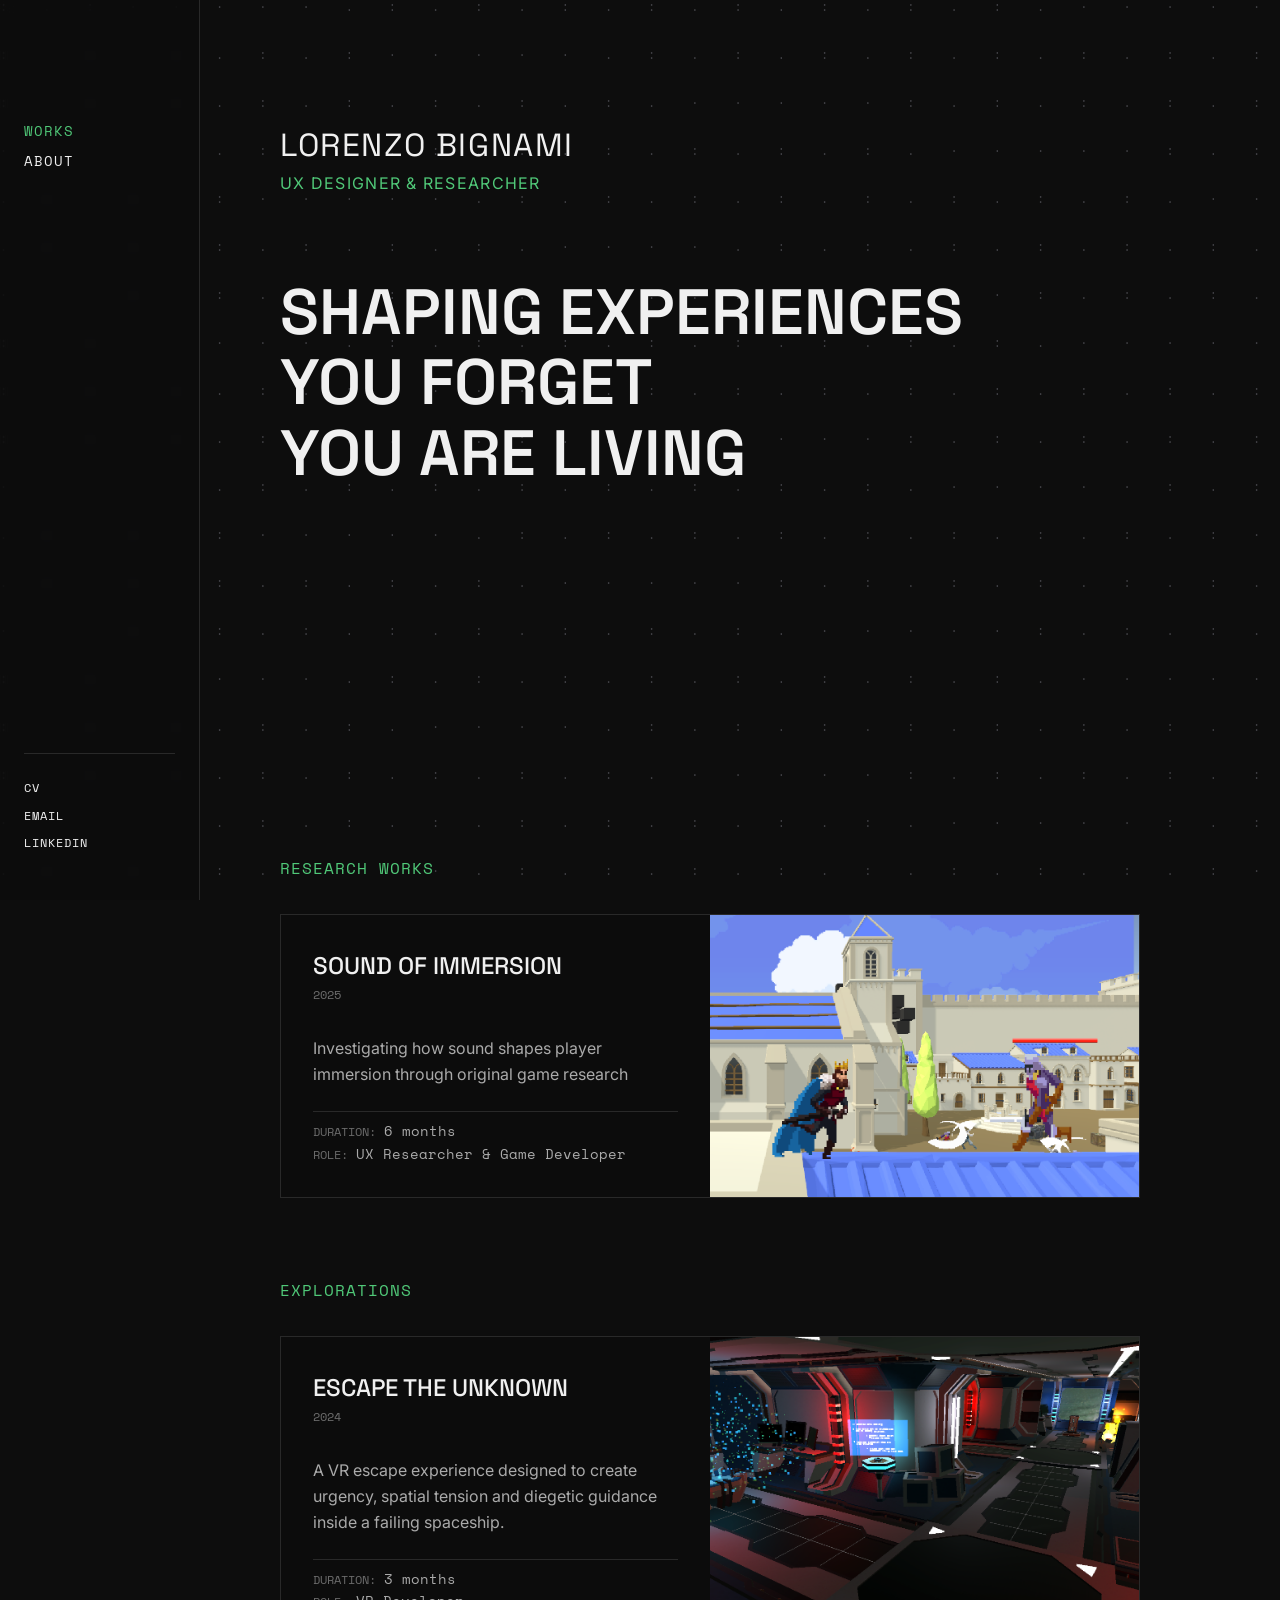
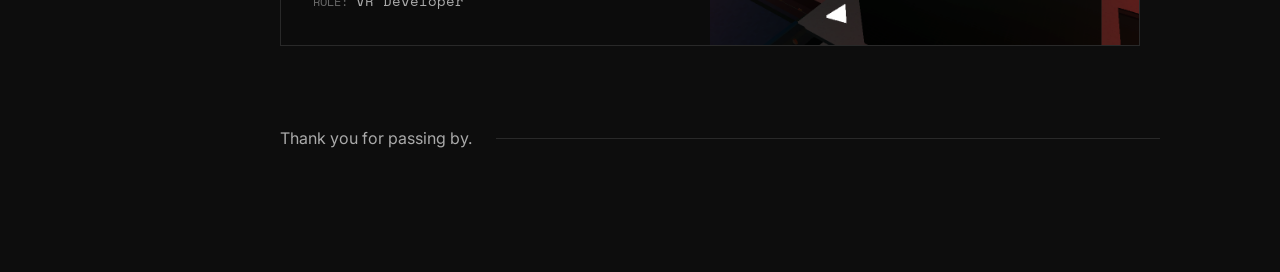
==== commit a60b045c: "Create index.html" ====
--- a/index.html
+++ b/index.html
@@ -1,151 +1,151 @@
-<!DOCTYPE html>
-<html lang="en">
-
-<head>
-    <meta charset="UTF-8">
-    <meta name="viewport" content="width=device-width, initial-scale=1.0">
-    <title>Lorenzo Bignami — UX Designer</title>
-
-    <link rel="apple-touch-icon" sizes="180x180" href="/assets/images/favicon_io/apple-touch-icon.png">
-    <link rel="icon" type="image/png" sizes="32x32" href="/assets/images/favicon_io/favicon-32x32.png">
-    <link rel="icon" type="image/png" sizes="16x16" href="/assets/images/favicon_io/favicon-16x16.png">
-    <link rel="manifest" href="/assets/images/favicon_io/site.webmanifest">
-
-    <!-- Google Fonts -->
-    <link rel="preconnect" href="https://fonts.googleapis.com">
-    <link rel="preconnect" href="https://fonts.gstatic.com" crossorigin>
-    <link
-        href="https://fonts.googleapis.com/css2?family=Inter:wght@400;500&family=Space+Grotesk:wght@400;600;700&family=Space+Mono&display=swap"
-        rel="stylesheet">
-
-    <!-- CSS -->
-    <link rel="stylesheet" href="css/reset.css">
-    <link rel="stylesheet" href="css/variables.css">
-    <link rel="stylesheet" href="css/main.css">
-</head>
-
-<body>
-    <div id="ascii-container"></div>
-    <!-- MOBILE HAMBURGER BUTTON -->
-    <button class="hamburger" id="hamburger" aria-label="Open navigation">&#9776;</button>
-
-    <!-- MOBILE OVERLAY -->
-    <div class="sidebar-overlay" id="sidebarOverlay"></div>
-
-    <!-- SIDEBAR NAVIGATION -->
-    <aside class="sidebar">
-        <button class="sidebar-close" id="sidebarClose" aria-label="Close navigation">&#10005;</button>
-        <nav class="sidebar-nav">
-            <a href="index.html" class="nav-item active">WORKS</a>
-            <a href="about.html" class="nav-item">ABOUT</a>
-        </nav>
-        <div class="sidebar-contact">
-            <a href="https://europa.eu/europass/eportfolio/api/eprofile/shared-profile/lorenzo-bignami/f1d44135-2056-4666-bdbf-61425876a31a?view=html"
-                class="contact-item">CV</a>
-            <a href="mailto:lorenzpixel00@email.com" class="contact-item">EMAIL</a>
-            <a href="https://www.linkedin.com/in/lorenzo-bignami/" class="contact-item">LINKEDIN</a>
-        </div>
-    </aside>
-
-    <!-- MAIN CONTENT -->
-    <main class="main-content">
-
-        <!-- HERO SECTION -->
-        <section class="hero">
-            <div class="hero-identity">
-                <h1 class="name">LORENZO BIGNAMI</h1>
-                <p class="subtitle">UX DESIGNER & RESEARCHER</p>
-            </div>
-            <h2 class="statement">
-                SHAPING EXPERIENCES<br>
-                YOU FORGET<br>
-                YOU ARE LIVING
-            </h2>
-        </section>
-
-        <!-- WORKS SECTION -->
-        <section class="works">
-            <h6 class="works-title">RESEARCH WORKS</h6>
-
-            <!-- PROJECT CARD -->
-            <article class="project-card" id="sound-card">
-                <div class="card-content">
-                    <div class="card-text">
-                        <div class="card-title&year">
-                            <h3 class="card-title">SOUND OF IMMERSION</h3>
-                            <p class="card-year">2025</p>
-
-                        </div>
-                        <div class="card-infos">
-                            <p class="card-description">
-                                Investigating how sound shapes player immersion through original game research
-                            </p>
-                            <div class="meta-group">
-                                <div class="card-meta">
-                                    <span class="meta-label">DURATION:</span>
-                                    <span class="meta-value">6 months</span>
-                                </div>
-                                <div class="card-meta">
-                                    <span class="meta-label">ROLE:</span>
-                                    <span class="meta-value">UX Researcher & Game Developer</span>
-                                </div>
-                            </div>
-                        </div>
-                    </div>
-                    <div class="card-image">
-                        <img src="assets/images/project-sound/game/king-running-roofs.png"
-                            alt="Sound of Immersion — game environment screenshot">
-                    </div>
-                </div>
-            </article>
-
-            <h6 class="works-title">EXPLORATIONS</h6>
-
-            <!-- PROJECT CARD -->
-            <article class="project-card" id="vr-card">
-                <div class="card-content">
-                    <div class="card-text">
-                        <div class="card-title&year">
-                            <h3 class="card-title">ESCAPE THE UNKNOWN</h3>
-                            <p class="card-year">2024</p>
-
-                        </div>
-                        <div class="card-infos">
-                            <p class="card-description">
-                                A VR escape experience designed to create urgency, spatial tension and diegetic guidance
-                                inside a failing spaceship. </p>
-                            <div class="meta-group">
-                                <div class="card-meta">
-                                    <span class="meta-label">DURATION:</span>
-                                    <span class="meta-value">3 months</span>
-                                </div>
-                                <div class="card-meta">
-                                    <span class="meta-label">ROLE:</span>
-                                    <span class="meta-value">VR Developer</span>
-                                </div>
-                            </div>
-                        </div>
-                    </div>
-                    <div class="card-image">
-                        <img src="assets/images/project-vr/bridge.png"
-                            alt="Escape the Unknown — VR environment screenshot">
-                    </div>
-                </div>
-            </article>
-
-        </section>
-
-        <!-- FOOTER -->
-        <footer class="site-footer">
-            <p class="footer-text">
-                Thank you for passing by.
-            </p>
-        </footer>
-
-    </main>
-
-    <!-- JavaScript -->
-    <script src="js/main.js"></script>
-</body>
-
-</html>
+<!DOCTYPE html>
+<html lang="en">
+
+<head>
+    <meta charset="UTF-8">
+    <meta name="viewport" content="width=device-width, initial-scale=1.0">
+    <title>Lorenzo Bignami — UX Designer</title>
+
+    <link rel="apple-touch-icon" sizes="180x180" href="/assets/images/favicon_io/apple-touch-icon.png">
+    <link rel="icon" type="image/png" sizes="32x32" href="/assets/images/favicon_io/favicon-32x32.png">
+    <link rel="icon" type="image/png" sizes="16x16" href="/assets/images/favicon_io/favicon-16x16.png">
+    <link rel="manifest" href="/assets/images/favicon_io/site.webmanifest">
+
+    <!-- Google Fonts -->
+    <link rel="preconnect" href="https://fonts.googleapis.com">
+    <link rel="preconnect" href="https://fonts.gstatic.com" crossorigin>
+    <link
+        href="https://fonts.googleapis.com/css2?family=Inter:wght@400;500&family=Space+Grotesk:wght@400;600;700&family=Space+Mono&display=swap"
+        rel="stylesheet">
+
+    <!-- CSS -->
+    <link rel="stylesheet" href="css/reset.css">
+    <link rel="stylesheet" href="css/variables.css">
+    <link rel="stylesheet" href="css/main.css">
+</head>
+
+<body>
+    <div id="ascii-container"></div>
+    <!-- MOBILE HAMBURGER BUTTON -->
+    <button class="hamburger" id="hamburger" aria-label="Open navigation">&#9776;</button>
+
+    <!-- MOBILE OVERLAY -->
+    <div class="sidebar-overlay" id="sidebarOverlay"></div>
+
+    <!-- SIDEBAR NAVIGATION -->
+    <aside class="sidebar">
+        <button class="sidebar-close" id="sidebarClose" aria-label="Close navigation">&#10005;</button>
+        <nav class="sidebar-nav">
+            <a href="index.html" class="nav-item active">WORKS</a>
+            <a href="about.html" class="nav-item">ABOUT</a>
+        </nav>
+        <div class="sidebar-contact">
+            <a href="https://europa.eu/europass/eportfolio/api/eprofile/shared-profile/lorenzo-bignami/f1d44135-2056-4666-bdbf-61425876a31a?view=html"
+                class="contact-item">CV</a>
+            <a href="mailto:lorenzpixel00@email.com" class="contact-item">EMAIL</a>
+            <a href="https://www.linkedin.com/in/lorenzo-bignami/" class="contact-item">LINKEDIN</a>
+        </div>
+    </aside>
+
+    <!-- MAIN CONTENT -->
+    <main class="main-content">
+
+        <!-- HERO SECTION -->
+        <section class="hero">
+            <div class="hero-identity">
+                <h1 class="name">LORENZO BIGNAMI</h1>
+                <p class="subtitle">UX DESIGNER & RESEARCHER</p>
+            </div>
+            <h2 class="statement">
+                SHAPING EXPERIENCES<br>
+                YOU FORGET<br>
+                YOU ARE LIVING
+            </h2>
+        </section>
+
+        <!-- WORKS SECTION -->
+        <section class="works">
+            <h6 class="works-title">RESEARCH WORKS</h6>
+
+            <!-- PROJECT CARD -->
+            <article class="project-card" id="sound-card">
+                <div class="card-content">
+                    <div class="card-text">
+                        <div class="card-title&year">
+                            <h3 class="card-title">SOUND OF IMMERSION</h3>
+                            <p class="card-year">2025</p>
+
+                        </div>
+                        <div class="card-infos">
+                            <p class="card-description">
+                                Investigating how sound shapes player immersion through original game research
+                            </p>
+                            <div class="meta-group">
+                                <div class="card-meta">
+                                    <span class="meta-label">DURATION:</span>
+                                    <span class="meta-value">6 months</span>
+                                </div>
+                                <div class="card-meta">
+                                    <span class="meta-label">ROLE:</span>
+                                    <span class="meta-value">UX Researcher & Game Developer</span>
+                                </div>
+                            </div>
+                        </div>
+                    </div>
+                    <div class="card-image">
+                        <img src="assets/images/project-sound/game/king-running-roofs.png"
+                            alt="Sound of Immersion — game environment screenshot">
+                    </div>
+                </div>
+            </article>
+
+            <h6 class="works-title">EXPLORATIONS</h6>
+
+            <!-- PROJECT CARD -->
+            <article class="project-card" id="vr-card">
+                <div class="card-content">
+                    <div class="card-text">
+                        <div class="card-title&year">
+                            <h3 class="card-title">ESCAPE THE UNKNOWN</h3>
+                            <p class="card-year">2024</p>
+
+                        </div>
+                        <div class="card-infos">
+                            <p class="card-description">
+                                A VR escape experience designed to create urgency, spatial tension and diegetic guidance
+                                inside a failing spaceship. </p>
+                            <div class="meta-group">
+                                <div class="card-meta">
+                                    <span class="meta-label">DURATION:</span>
+                                    <span class="meta-value">3 months</span>
+                                </div>
+                                <div class="card-meta">
+                                    <span class="meta-label">ROLE:</span>
+                                    <span class="meta-value">VR Developer</span>
+                                </div>
+                            </div>
+                        </div>
+                    </div>
+                    <div class="card-image">
+                        <img src="assets/images/project-vr/bridge.png"
+                            alt="Escape the Unknown — VR environment screenshot">
+                    </div>
+                </div>
+            </article>
+
+        </section>
+
+        <!-- FOOTER -->
+        <footer class="site-footer">
+            <p class="footer-text">
+                Thank you for passing by.
+            </p>
+        </footer>
+
+    </main>
+
+    <!-- JavaScript -->
+    <script src="js/main.js"></script>
+</body>
+
+</html>
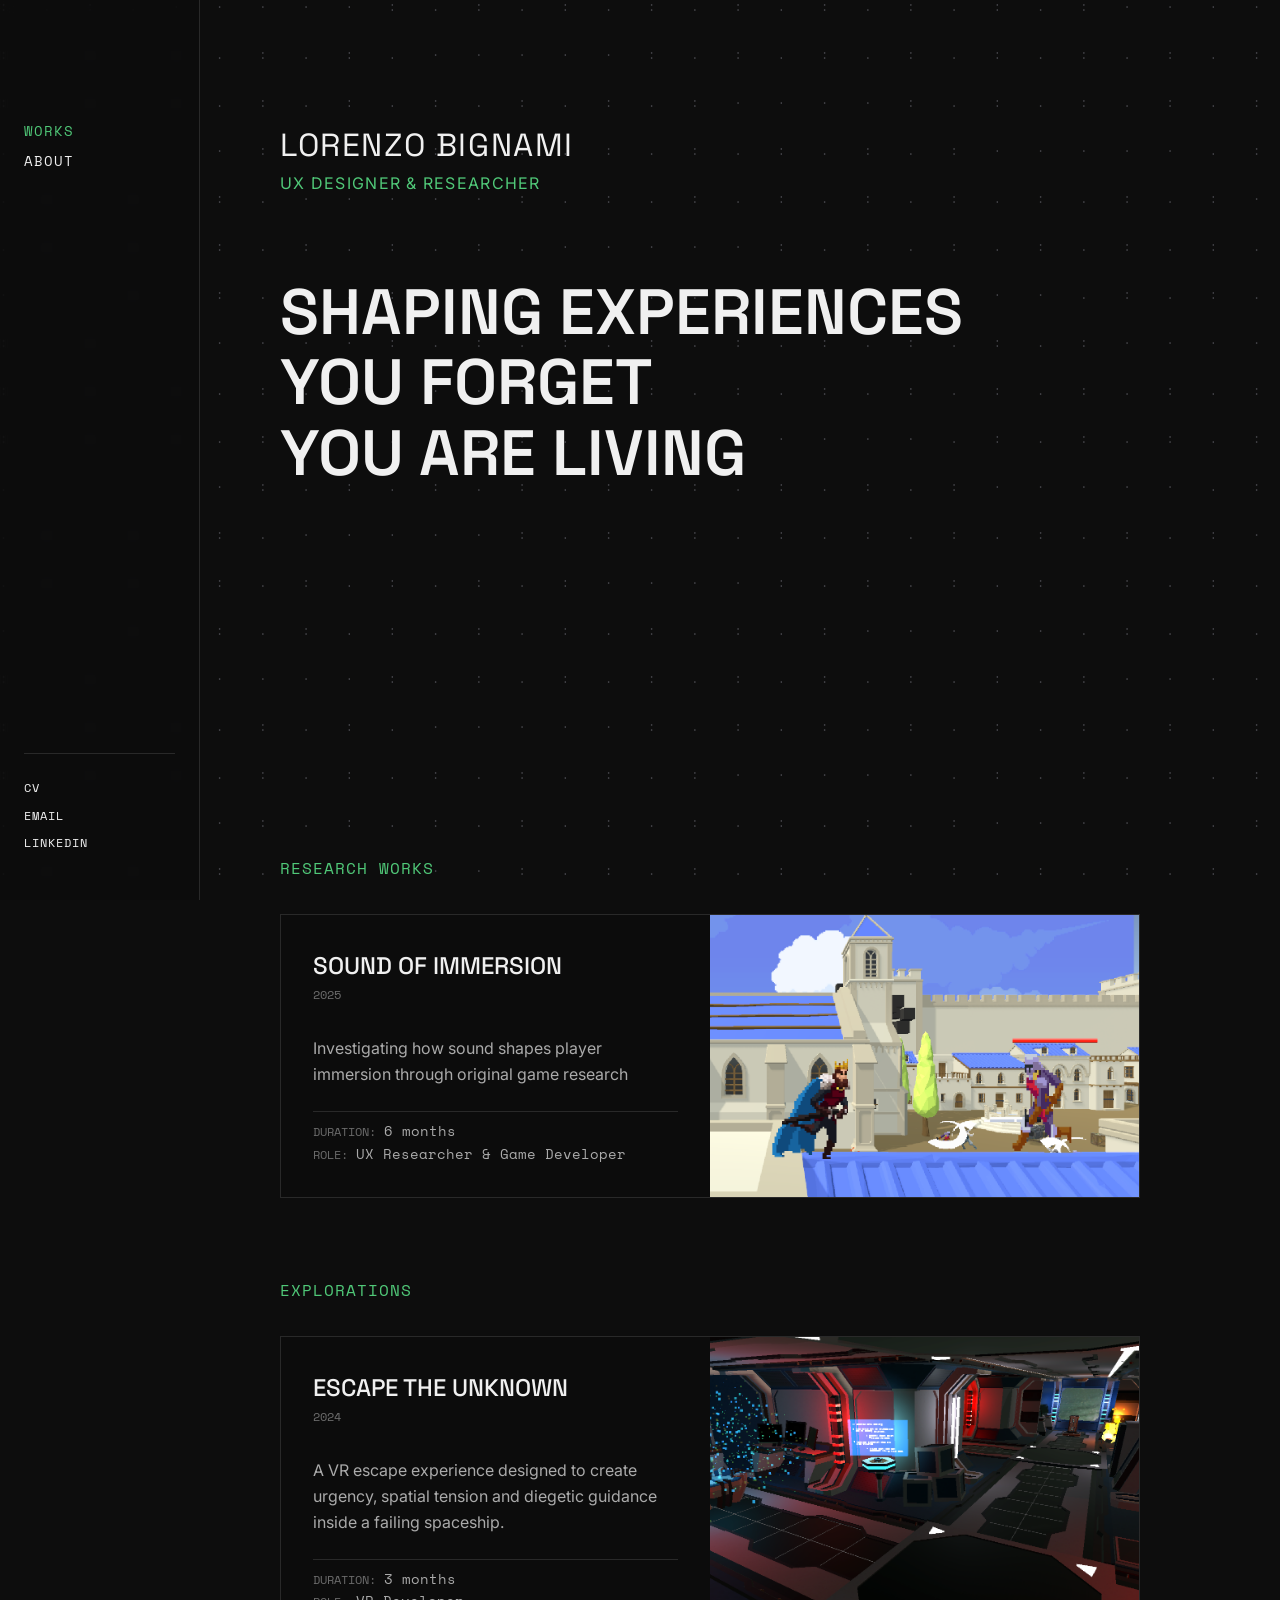
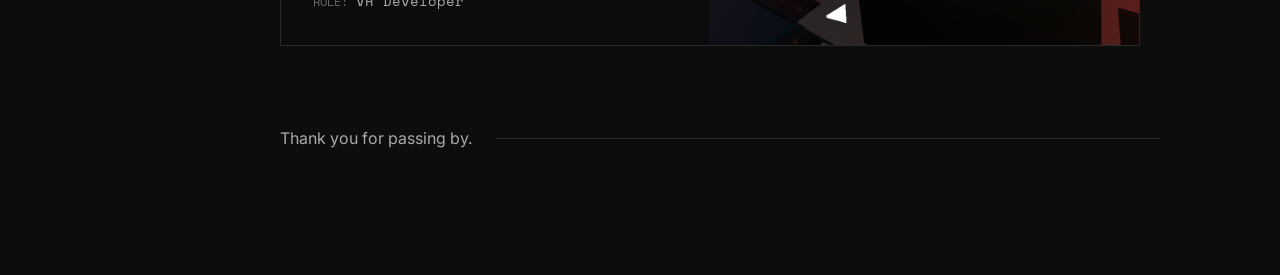
==== commit dc1482de: "Update CV link" ====
--- a/index.html
+++ b/index.html
@@ -40,7 +40,7 @@
             <a href="about.html" class="nav-item">ABOUT</a>
         </nav>
         <div class="sidebar-contact">
-            <a href="https://europa.eu/europass/eportfolio/api/eprofile/shared-profile/lorenzo-bignami/f1d44135-2056-4666-bdbf-61425876a31a?view=html"
+            <a href="https://europa.eu/europass/eportfolio/api/eprofile/shared-profile/lorenzo-bignami/de677d9c-d879-47de-b28f-c0037b51e60b?view=html"
                 class="contact-item">CV</a>
             <a href="mailto:lorenzpixel00@email.com" class="contact-item">EMAIL</a>
             <a href="https://www.linkedin.com/in/lorenzo-bignami/" class="contact-item">LINKEDIN</a>
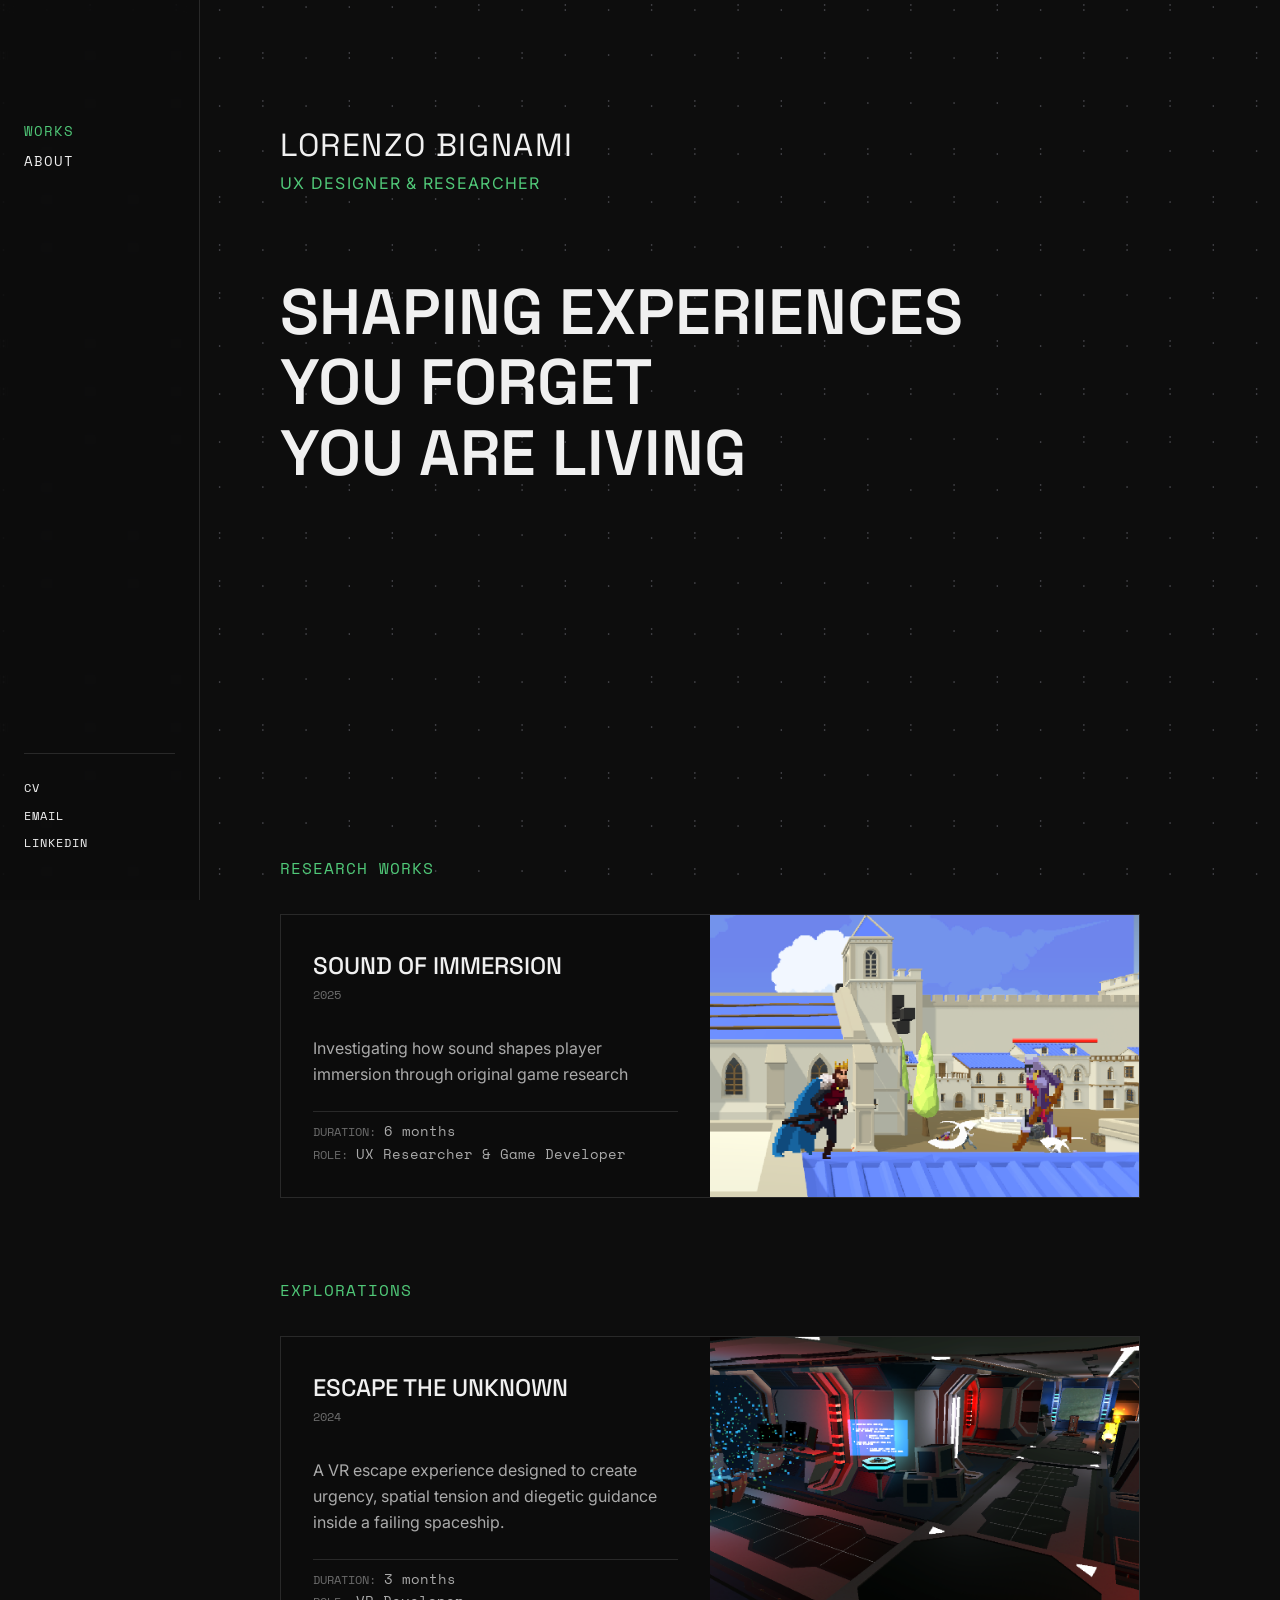
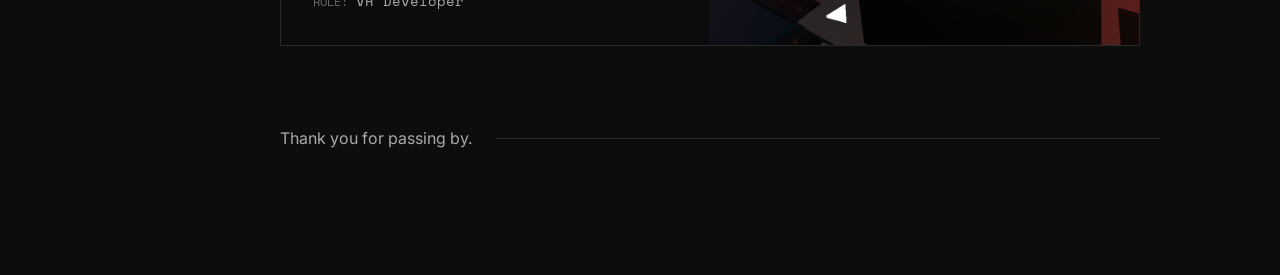
==== commit 9c1a76c4: "Update index.html" ====
--- a/index.html
+++ b/index.html
@@ -40,7 +40,7 @@
             <a href="about.html" class="nav-item">ABOUT</a>
         </nav>
         <div class="sidebar-contact">
-            <a href="https://europa.eu/europass/eportfolio/api/eprofile/shared-profile/lorenzo-bignami/de677d9c-d879-47de-b28f-c0037b51e60b?view=html"
+            <a href="https://europa.eu/europass/eportfolio/api/eprofile/shared-profile/lorenzo-bignami/cc7f39a0-21dd-451a-9a23-0968f8bbb390?view=html"
                 class="contact-item">CV</a>
             <a href="mailto:lorenzpixel00@email.com" class="contact-item">EMAIL</a>
             <a href="https://www.linkedin.com/in/lorenzo-bignami/" class="contact-item">LINKEDIN</a>
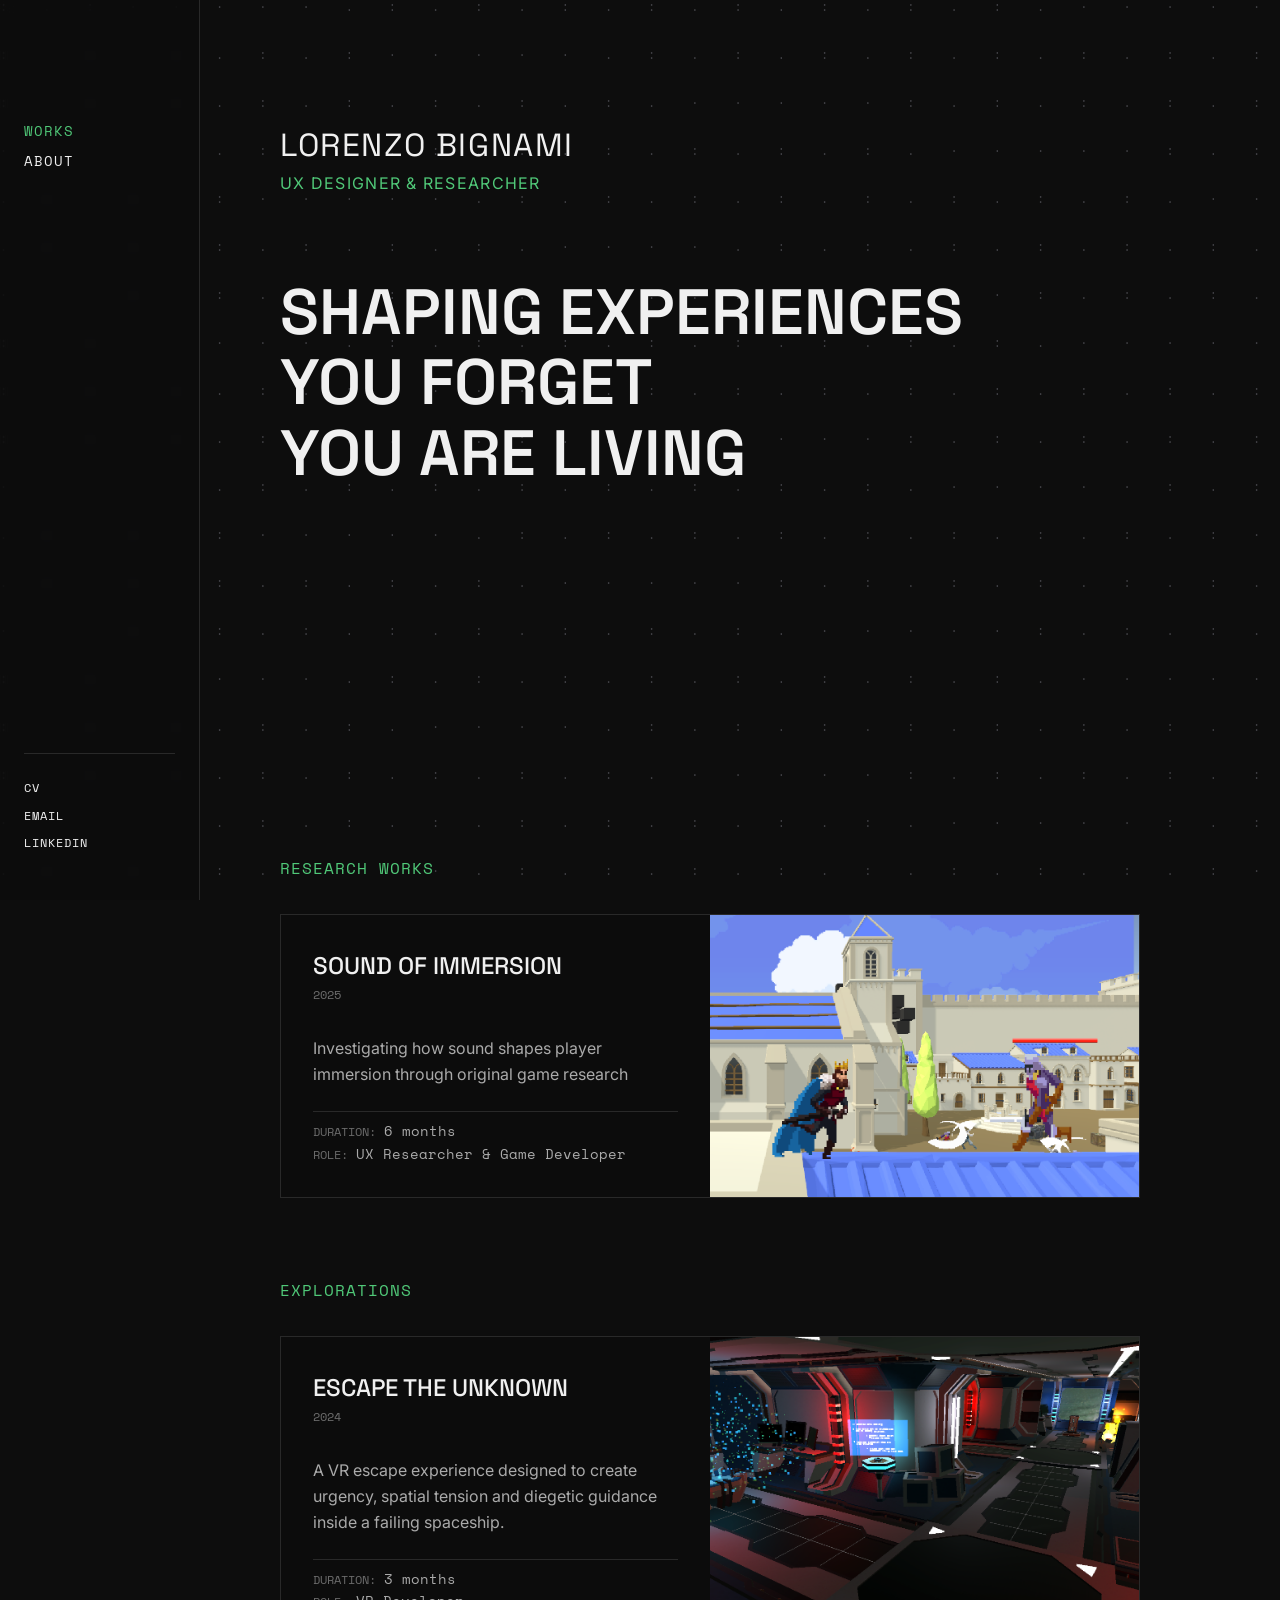
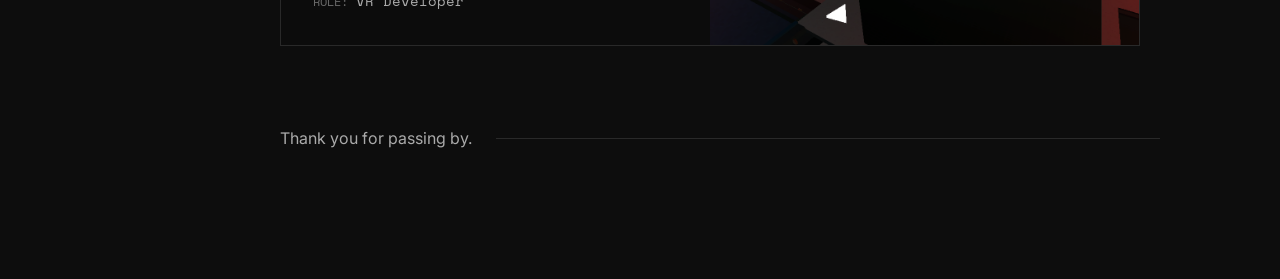
==== commit d6bdf2e5: "Update index.html" ====
--- a/index.html
+++ b/index.html
@@ -40,7 +40,7 @@
             <a href="about.html" class="nav-item">ABOUT</a>
         </nav>
         <div class="sidebar-contact">
-            <a href="https://europa.eu/europass/eportfolio/api/eprofile/shared-profile/lorenzo-bignami/cc7f39a0-21dd-451a-9a23-0968f8bbb390?view=html"
+            <a href="https://europa.eu/europass/eportfolio/api/eprofile/shared-profile/lorenzo-bignami/5a089f62-d7a1-4647-a8fd-99c978c11f5d?view=html"
                 class="contact-item">CV</a>
             <a href="mailto:lorenzpixel00@email.com" class="contact-item">EMAIL</a>
             <a href="https://www.linkedin.com/in/lorenzo-bignami/" class="contact-item">LINKEDIN</a>
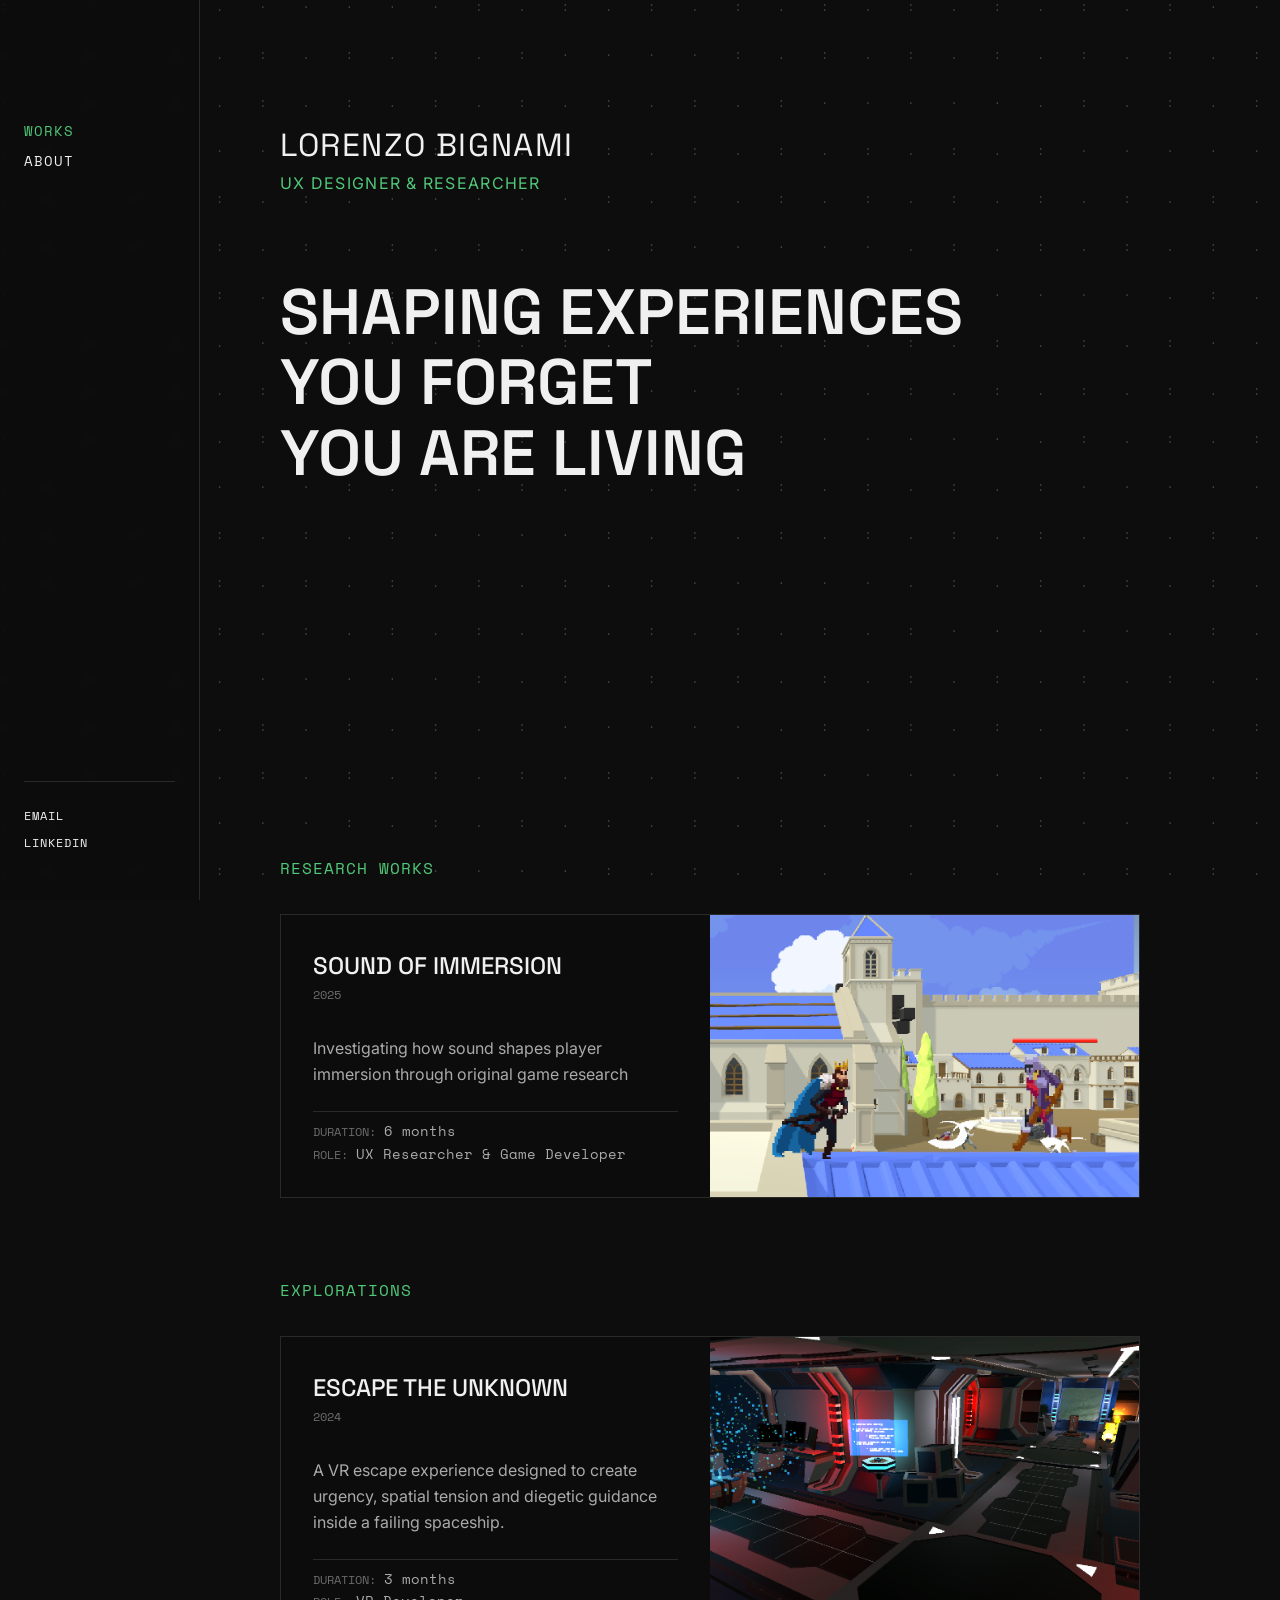
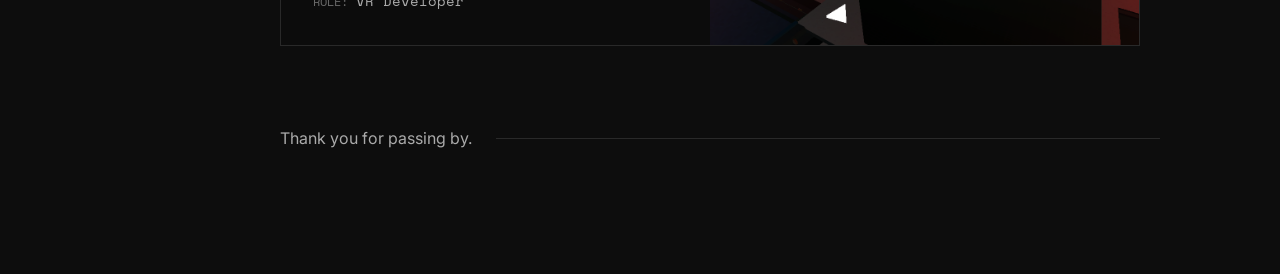
==== commit b1c0bf1d: "Update index.html" ====
--- a/index.html
+++ b/index.html
@@ -40,8 +40,6 @@
             <a href="about.html" class="nav-item">ABOUT</a>
         </nav>
         <div class="sidebar-contact">
-            <a href="https://europa.eu/europass/eportfolio/api/eprofile/shared-profile/lorenzo-bignami/5a089f62-d7a1-4647-a8fd-99c978c11f5d?view=html"
-                class="contact-item">CV</a>
             <a href="mailto:lorenzpixel00@email.com" class="contact-item">EMAIL</a>
             <a href="https://www.linkedin.com/in/lorenzo-bignami/" class="contact-item">LINKEDIN</a>
         </div>
